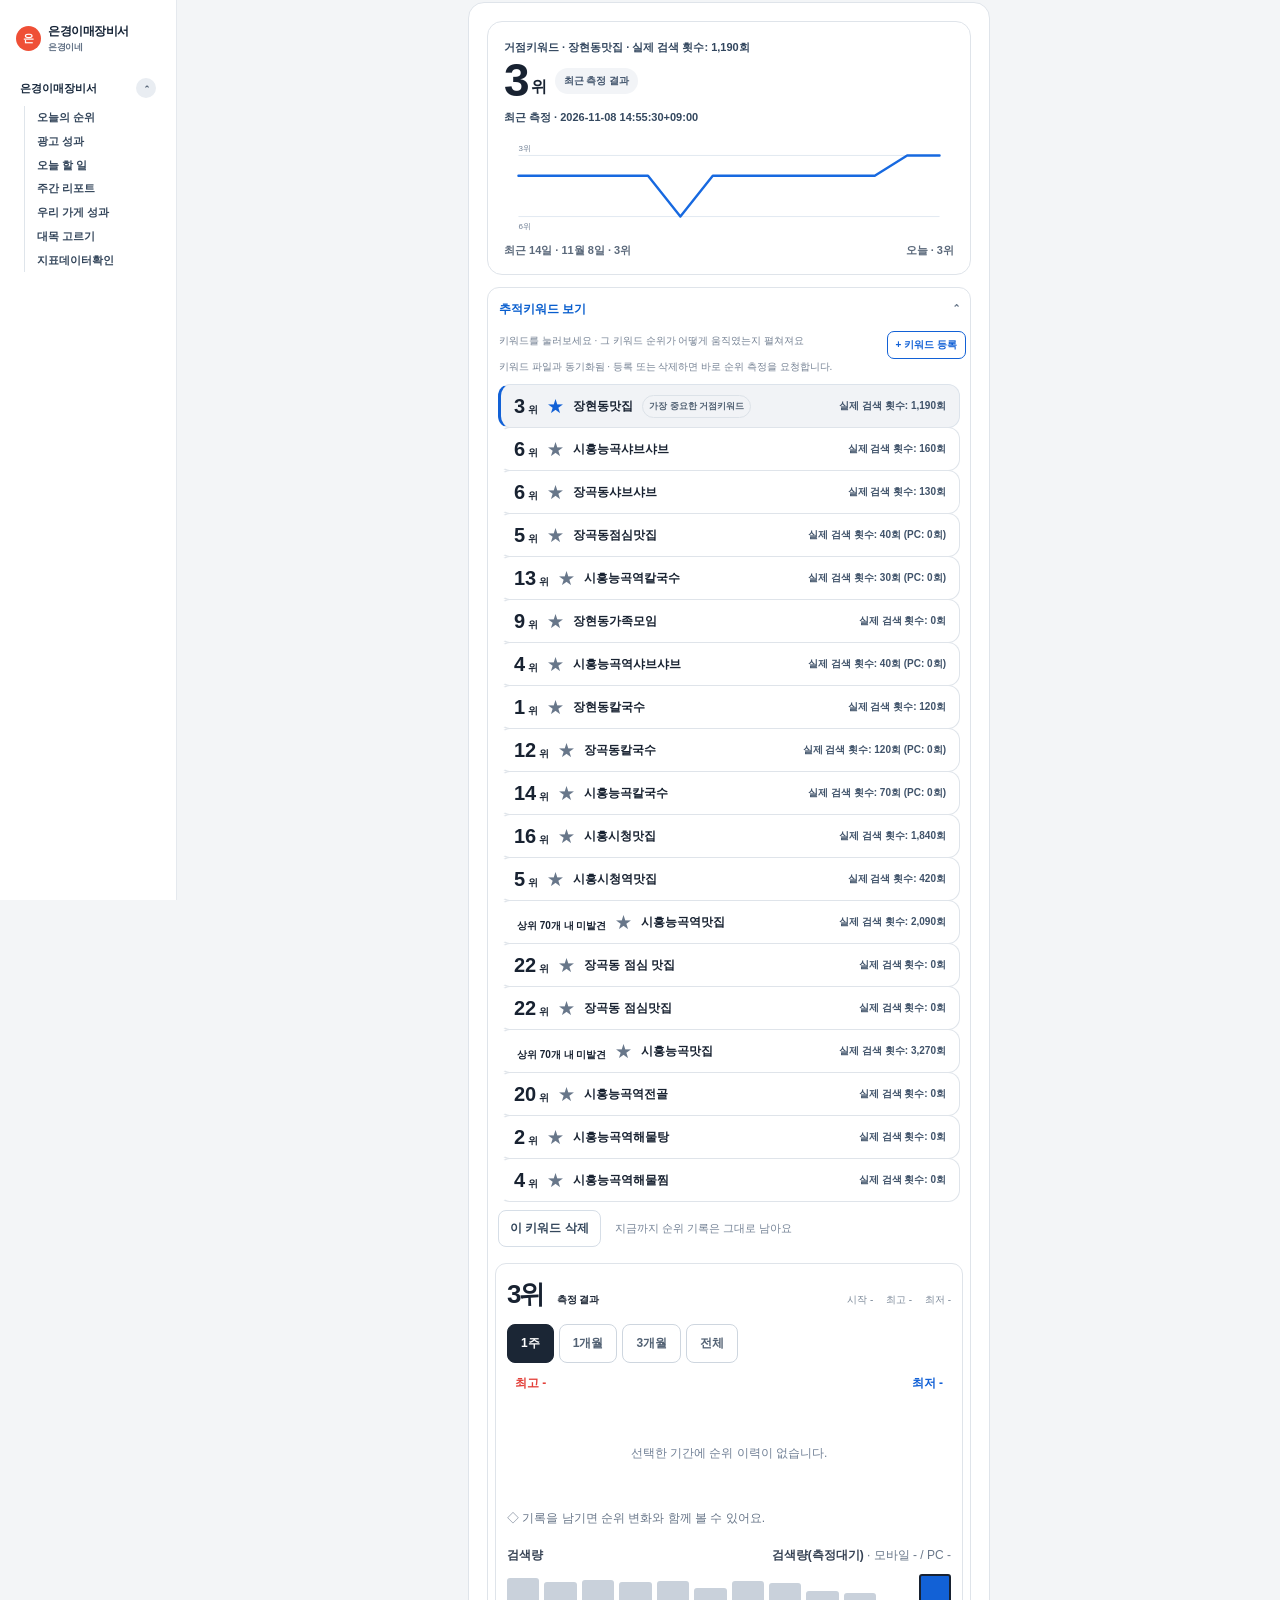
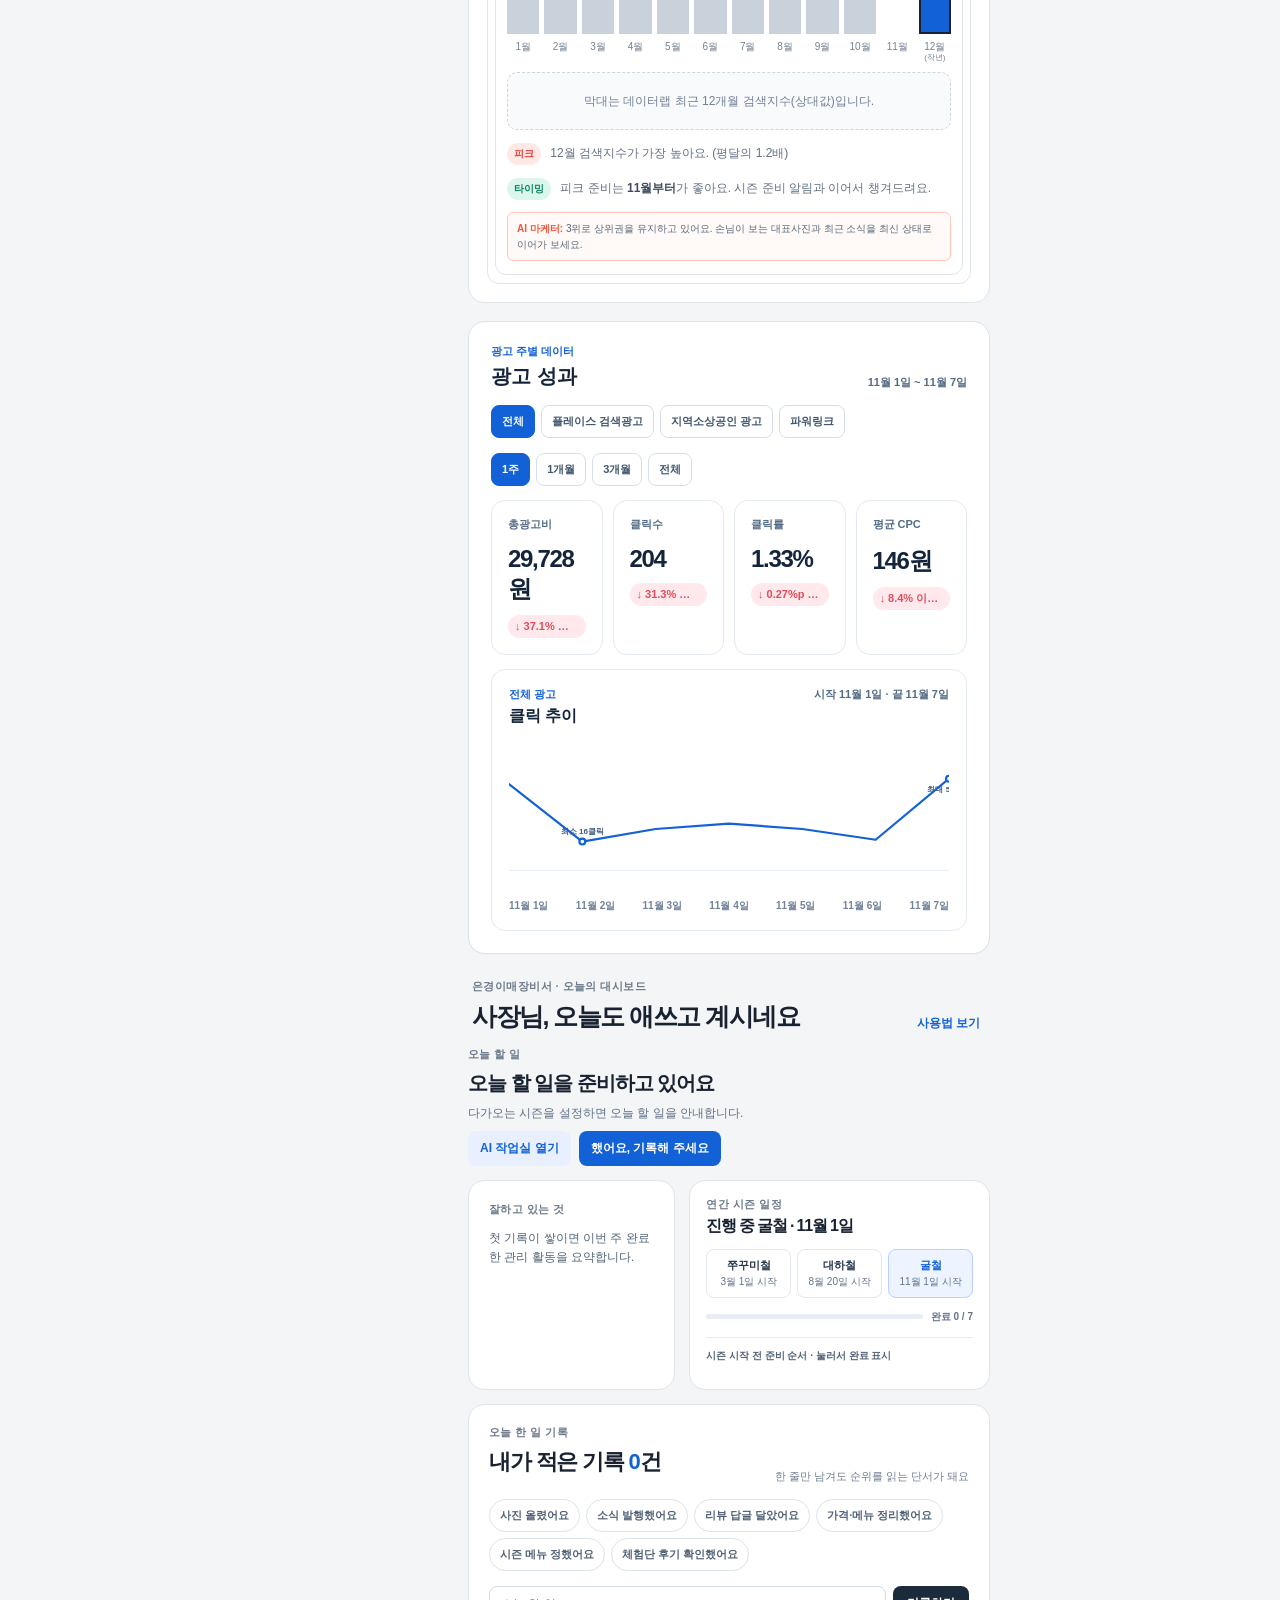
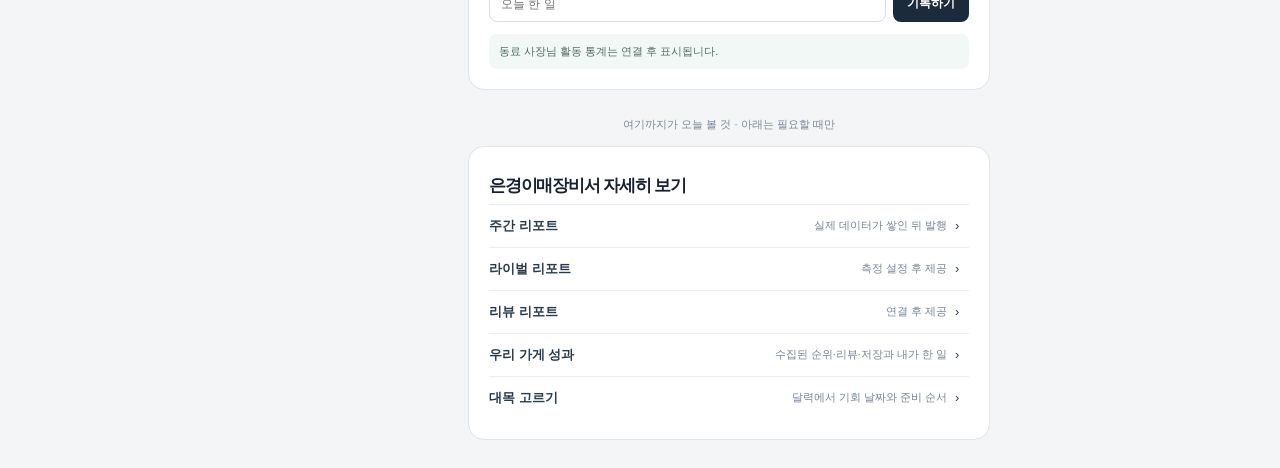
==== index.html @ 3d3328ca "chore: deploy dashboard updates" ====
<!doctype html>
<html lang="ko">
<head>
  <meta charset="utf-8">
  <meta name="viewport" content="width=device-width, initial-scale=1">
  <meta name="description" content="택이네조개전골 장현점 바다를품다 순위 트래커">
  <title>택이네조개전골 장현점 · 순위 트래커</title>
  <link rel="stylesheet" href="tracker.css">
  <link rel="stylesheet" href="dashboard.css">
  <link rel="stylesheet" href="weekly-report.css?v=20261025-weekly-report">
  <link rel="stylesheet" href="weekly-release.css?v=20261025-weekly-release">
  <link rel="stylesheet" href="weekly-current-report.css?v=20261025-weekly-current-report">
  <link rel="stylesheet" href="weekly-ad-report.css?v=20261108-weekly-ad-report">
  <link rel="stylesheet" href="weekly-ad-report-card.css?v=20261108-card">
  <link rel="stylesheet" href="season-planner.css?v=20261025-season-planner">
  <link rel="stylesheet" href="season-date-selection.css?v=20261025-season-date-selection">
  <link rel="stylesheet" href="volume-trend.css?v=20261025-volume-trend">
  <link rel="stylesheet" href="pending.css">
  <link rel="stylesheet" href="reference-ui.css?v=20261026-reference-ui">
  <style>
    .keyword-row {
      min-height: 44px;
      margin: -1px 10px 0;
      padding: 8px 13px;
      border: 1px solid var(--line);
      border-left: 3px solid transparent;
      border-radius: 12px;
      background: #fff;
    }
    .keyword-row:first-child { margin-top: 0; }
    .keyword-row.selected {
      border-color: #dce3eb;
      border-left-color: var(--blue);
      background: #f1f3f6;
    }
    .keyword-rank { font-size: 20px; }
    .keyword-rank small { margin-left: 3px; }
    .star { color: #68778a; font-size: 17px; }
    .star.selected { color: var(--blue); }
    .bars i.volume-bar--pending { height: 0 !important; background: transparent; }
    .bars i.volume-bar--measured { background: #c9d1db; }
    .bars i.volume-bar--peak { background: var(--blue); }
    .bars i.volume-bar--current { border: 2px solid var(--ink); }
    .months small { display: block; font-size: 8px; line-height: 1; }
    .mission-card {
      margin-top: 14px;
      padding: 0;
      border: 0;
      border-radius: 0;
      background: transparent;
    }
    .mission-card h2 { margin: 8px 0 7px; font-size: 20px; letter-spacing: -1px; }
    .mission-card > p:not(.section-label) { font-size: 12px; line-height: 1.55; }
    .mission-card details {
      margin-top: 14px;
      padding: 12px 0;
      border-top: 1px solid #e5eaf0;
      border-bottom: 1px solid #e5eaf0;
    }
    .mission-card summary { color: #42546a; }
    .evidence { margin: 10px 0 0; font-size: 11px; }
    .mission-actions { margin-top: 8px; }
    .mission-actions a, .mission-actions button { padding: 9px 12px; border-radius: 8px; }
    .mission-actions .ai-work-button { border: 0; background: #e8f0ff; color: var(--blue); }
    .mission-actions button.done { background: #009d6c; }
    .feedback { margin-top: 14px; }
    #ai-work-dialog { width: min(460px, calc(100% - 32px)); }
    #ai-work-dialog label { display: block; margin: 14px 0 6px; color: #4d6075; font-size: 12px; font-weight: 800; }
    #ai-work-input, #ai-work-draft { width: 100%; padding: 10px; border: 1px solid #d7e0e8; border-radius: 8px; font: inherit; font-size: 13px; }
    #ai-work-draft { min-height: 150px; margin-top: 12px; resize: vertical; line-height: 1.65; }
    .ai-work-actions { display: flex; gap: 8px; margin-top: 10px; }
    .ai-work-actions button { padding: 10px 12px; border: 0; border-radius: 8px; background: var(--blue); color: #fff; font-size: 12px; font-weight: 800; cursor: pointer; }
    .ai-work-actions button:last-child { background: #edf2f7; color: #42546a; }
    #ai-work-status { min-height: 18px; margin: 10px 0 0; color: #66778b; font-size: 11px; }
    .season-card { padding: 16px; }
    .season-card h2 { margin: 4px 0 12px; font-size: 16px; }
    .season-calendar-list { display: grid; grid-template-columns: repeat(3, 1fr); gap: 6px; margin: 0; padding: 0; list-style: none; }
    .season-calendar-list li { padding: 8px 5px; border: 1px solid #e2e8ef; border-radius: 8px; color: #64748b; text-align: center; font-size: 10px; }
    .season-calendar-list b, .season-calendar-list span { display: block; }
    .season-calendar-list b { margin-bottom: 2px; color: #24364b; font-size: 11px; }
    .season-calendar-list li.current { border-color: #b7d0ff; background: #edf4ff; }
    .season-calendar-list li.current b { color: var(--blue); }
    .season-progress-row { display: flex; align-items: center; gap: 8px; margin-top: 12px; color: #64748b; font-size: 10px; }
    .season-progress-track { flex: 1; height: 5px; overflow: hidden; border-radius: 99px; background: #e7edf4; }
    .season-progress-track i { display: block; width: 0; height: 100%; border-radius: inherit; background: var(--blue); transition: width .2s; }
    .season-stage-guide { margin-top: 13px; padding-top: 11px; border-top: 1px solid #e7ecf2; }
    .season-stage-guide > p { margin: 0 0 7px; color: #526478; font-size: 10px; font-weight: 800; }
    .season-stage-list { display: grid; grid-template-columns: repeat(2, minmax(0, 1fr)); gap: 5px 10px; margin: 0; padding: 0; list-style: none; }
    .season-stage-list li { min-width: 0; }
    .season-stage-list li:last-child { grid-column: 1 / -1; }
    .season-stage-item { display: flex; width: 100%; gap: 5px; padding: 0; border: 0; background: transparent; color: #526478; text-align: left; font: inherit; font-size: 10px; line-height: 1.35; cursor: pointer; }
    .season-stage-item time { color: var(--blue); white-space: nowrap; font-weight: 800; }
    .season-stage-item span { min-width: 0; }
    .season-stage-item em { display: block; color: #8a98a8; font-style: normal; font-size: 9px; }
    .season-stage-item.current span { color: var(--blue); font-weight: 800; }
    .season-stage-item.done { color: #8a98a8; text-decoration: line-through; }
    .season-stage-item.done time { color: #6a9f91; }
  </style>
</head>
<body>
  <main class="tracker-page">
    <section class="rank-keyword-shell">
    <section class="rank-card" aria-labelledby="main-keyword">
      <p class="eyebrow" id="main-keyword">거점키워드 · 장현동맛집 · 검색량(측정대기)</p>
      <div class="rank-title"><strong>-</strong><span>위</span><em>순위(측정대기)</em></div>
      <p class="rank-time">GitHub Actions에서 첫 순위를 측정합니다</p>
      <div class="chart-pending" id="rank-chart-pending">첫 순위 측정 후 최근 14일 추이가 표시됩니다.</div>
      <div class="date-row"><span>최근 14일 · 순위추이(측정대기)</span><span>오늘 · -</span></div>
    </section>
    <details class="keyword-fold" open>
      <summary>추적키워드 보기 <span>⌃</span></summary>
      <div class="keyword-tools"><p class="fold-help">키워드를 눌러보세요 · 그 키워드 순위가 어떻게 움직였는지 펼쳐져요</p><button type="button" id="keyword-add-open">+ 키워드 등록</button></div>
      <p class="fold-help" id="keyword-sync-status" aria-live="polite">키워드 설정을 불러오는 중이에요.</p>
      <div id="keyword-list"></div>
      <div class="keyword-delete-line"><button type="button" id="keyword-delete">이 키워드 삭제</button><span>지금까지 순위 기록은 그대로 남아요</span></div>
      <section class="keyword-panel" aria-label="장현동맛집 순위 상세">
        <div class="panel-heading"><strong>순위(측정대기) <small>첫 수집 후 표시</small></strong><p>시작 -　 최고 -　 최저 -</p></div>
        <div class="range-tabs" role="tablist" aria-label="순위 기간"><button class="active" data-period="1주" role="tab" aria-selected="true">1주</button><button data-period="1개월" role="tab">1개월</button><button data-period="3개월" role="tab">3개월</button><button data-period="전체" role="tab">전체</button></div>
        <div class="chart-notes"><b id="peak-note">최고 -</b><span id="low-note">최저 -</span></div>
        <div class="chart-pending detail-pending" id="detail-chart-pending">첫 순위 측정 후 기간별 추이가 표시됩니다.</div>
        <p class="record-note">◇ 기록을 남기면 순위 변화와 함께 볼 수 있어요.</p>
        <section class="search-volume"><div class="volume-head"><b>검색량</b><span><strong>검색량(측정대기)</strong> · 모바일 - / PC -</span></div><div class="bars" id="volume-bars" aria-label="최근 12개월 검색지수 추이"></div><div class="months" id="volume-months" aria-hidden="true"></div><div class="volume-pending">막대는 최근 12개월 검색지수(상대값)입니다.</div></section>
        <p class="insight" id="volume-peak"><b>피크</b> 월별 검색지수 수집 후 표시됩니다.</p><p class="insight" id="volume-timing"><b class="mint">타이밍</b> 시즌 타이밍은 수집된 검색지수를 기준으로 안내합니다.</p><p class="ai-note"><b>AI 마케터:</b> 검색량과 순위 이력을 수집하는 중이에요. 결과가 쌓이면 실제 변화에 맞춰 안내합니다.</p>
      </section>
    </details>
    </section>

    <section class="weekly-ad-report" id="ad-performance" aria-labelledby="weekly-ad-title"><div class="weekly-ad-heading"><div><p>광고 주별 데이터</p><h2 id="weekly-ad-title">광고 성과</h2></div><span id="weekly-ad-range">기간을 불러오는 중</span></div><div class="weekly-ad-types" role="group" aria-label="광고 유형"><button type="button" class="selected" data-weekly-ad-type="전체">전체</button><button type="button" data-weekly-ad-type="플레이스 검색광고">플레이스 검색광고</button><button type="button" data-weekly-ad-type="지역소상공인 광고">지역소상공인 광고</button><button type="button" data-weekly-ad-type="파워링크">파워링크</button></div><div class="weekly-ad-periods" role="group" aria-label="조회 기간"><button type="button" class="selected" data-weekly-ad-period="7">1주</button><button type="button" data-weekly-ad-period="30">1개월</button><button type="button" data-weekly-ad-period="90">3개월</button><button type="button" data-weekly-ad-period="all">전체</button></div><div class="weekly-ad-metrics" id="weekly-ad-metrics"></div><article class="weekly-place-trend"><div><p id="weekly-ad-trend-name">전체 광고</p><h3>클릭 추이</h3></div><span id="weekly-place-trend-range">기간을 불러오는 중</span><svg id="weekly-place-trend-chart" viewBox="0 0 600 160" role="img" aria-label="선택한 광고 클릭 추이"></svg><div id="weekly-place-trend-labels" class="weekly-place-trend-labels"></div></article></section>

    <section class="today-title"><div><p>은경이매장비서 · 오늘의 대시보드</p><h1>사장님, 오늘도 애쓰고 계시네요</h1></div><button type="button" class="text-button" id="guide-open">사용법 보기</button></section>

    <section class="mission-card" id="mission">
      <p class="section-label">오늘 할 일</p><h2 id="mission-title">오늘 할 일을 준비하고 있어요</h2><p id="mission-summary">시즌 정보를 확인하는 중입니다.</p>
      <details id="mission-evidence-details" open><summary>근거 보기 <span>자세히</span></summary><div class="evidence" id="mission-evidence"></div></details>
      <div class="mission-actions"><button type="button" class="ai-work-button" id="ai-work-open">AI 작업실 열기</button><button type="button" id="mission-done" disabled>했어요, 기록해 주세요</button></div>
    </section>

    <section class="summary-grid">
      <article class="doing-well"><p class="section-label">잘하고 있는 것</p><p>첫 기록이 쌓이면 이번 주 완료한 관리 활동을 요약합니다.</p></article>
      <article class="season-card" id="season-guide"><p class="section-label">연간 시즌 일정</p><h2 id="season-guide-title">다가오는 시즌을 확인하고 있어요</h2><ul class="season-calendar-list" id="season-calendar-list" aria-label="연간 제철 일정"></ul><div class="season-progress-row"><div class="season-progress-track" role="progressbar" aria-label="시즌 준비 완료" aria-valuemin="0" aria-valuemax="7" aria-valuenow="0"><i id="season-progress"></i></div><b id="season-count">완료 0 / 7</b></div><div class="season-stage-guide"><p>시즌 시작 전 준비 순서 · 눌러서 완료 표시</p><ol class="season-stage-list" id="season-stage-list"></ol></div></article>
    </section>

    <section class="quick-log" id="quick-log"><div class="quick-log__head"><div><p class="section-label">오늘 한 일 기록</p><h2>내가 적은 기록 <b id="log-count">0</b>건</h2></div><p>한 줄만 남겨도 순위를 읽는 단서가 돼요</p></div><div class="log-chips" role="group" aria-label="빠른 기록"><button type="button">사진 올렸어요</button><button type="button">소식 발행했어요</button><button type="button">리뷰 답글 달았어요</button><button type="button">가격·메뉴 정리했어요</button><button type="button">시즌 메뉴 정했어요</button><button type="button">체험단 후기 확인했어요</button></div><div class="log-entry"><input id="log-input" type="text" placeholder="오늘 한 일"><button type="button" id="log-submit">기록하기</button></div><ul id="log-list"></ul><p class="community-note">동료 사장님 활동 통계는 연결 후 표시됩니다.</p></section>

    <section class="performance-page" id="performance" aria-labelledby="performance-title">
      <a class="performance-back" href="#main-keyword">‹ 은경이매장비서</a>
      <div class="performance-heading"><div><h1 id="performance-title">우리 가게 성과</h1><p id="performance-range-copy">최근 30일</p></div><label>기간 <select id="performance-period" aria-label="성과 조회 기간"><option value="recent30" selected>최근 30일</option><option value="previous-month">지난달</option><option value="current-month">이번 달</option></select></label></div>
      <div class="performance-summary"><article><b>평균 순위</b><strong id="performance-average">-</strong></article><article><b>새 리뷰</b><strong id="performance-reviews">집계 대기</strong><em id="performance-review-note"></em></article></div>
      <section class="performance-card performance-rank-card"><div class="performance-card-heading"><div><h2>순위와 내가 한 일</h2><p id="performance-keyword-copy">순위 이력을 불러오는 중이에요.</p></div><a href="#main-keyword">키워드별 ›</a></div><div class="performance-rank-chart" id="performance-rank-chart" aria-live="polite"></div><p class="performance-chart-note" id="performance-chart-note">순위와 기록이 쌓이면 함께 표시됩니다.</p></section>
      <section class="performance-card performance-activity-card"><h2><span id="performance-activity-period">최근 30일</span> 한 일</h2><p>「오늘 기록」, 「했어요」, AI 작업실에서 한 일을 모았어요</p><ol id="performance-activity-list"></ol><button type="button" id="performance-activity-toggle" hidden></button></section>
    </section>

    <section class="weekly-report-page" id="weekly" aria-labelledby="weekly-report-title">
      <a class="weekly-report-back" href="#main-keyword">‹ 은경이매장비서</a>
      <h1 id="weekly-report-title">리포트</h1>
      <nav class="report-tabs" aria-label="리포트 종류"><button type="button" class="selected" aria-current="page">주간 리포트</button><button type="button" disabled>라이벌 리포트</button><button type="button" disabled>리뷰 리포트</button><button type="button" disabled>광고 리포트</button></nav>
      <p class="weekly-report-intro">이번 주 가게 흐름을 실제 기록으로 정리했어요</p>
      <article class="weekly-release-card" id="weekly-release-card"><b>이번 주 리포트</b><span id="weekly-release-date">발행일을 계산 중이에요</span></article>
      <button type="button" class="weekly-previous-link" id="weekly-previous-link" hidden><b id="weekly-previous-title">지난 리포트</b><span>이번 주 리포트 보기 ›</span></button>
      <div id="weekly-report-detail" hidden><article class="weekly-summary-card"><p class="weekly-report-meta"><span id="weekly-place-name">은경이네</span><b id="weekly-range">기간을 불러오는 중</b></p><h2 id="weekly-headline">지난주 데이터를 정리하고 있어요</h2><div class="weekly-review-metric"><strong id="weekly-review-change">-</strong><span id="weekly-review-detail">리뷰 수집 자료를 불러오는 중이에요</span></div><div class="weekly-bars"><p><span>지난주</span><b id="weekly-current-count">-</b></p><i><em id="weekly-current-bar"></em></i><p><span>지난 2주 평균</span><b id="weekly-average-count">-</b></p><i class="outline"><em id="weekly-average-bar"></em></i></div><p id="weekly-comparison-copy" class="weekly-comparison-copy"></p></article>
      <article class="weekly-task-card"><p><i>✎</i><b>이번 주 할 일</b></p><h2 id="weekly-task-title">이번 주 데이터를 확인해 주세요.</h2><div class="weekly-task-compare"><span>지난주 <b id="weekly-task-previous">-</b></span><span>지난 2주 평균 <b id="weekly-task-average">-</b></span></div><p id="weekly-task-note"></p><details><summary>근거 보기</summary><p id="weekly-task-evidence"></p></details></article>
      <section class="weekly-detail-card"><div><strong id="weekly-detail-reviews">-</strong><span>새 리뷰</span></div><div><strong id="weekly-detail-reservations">-</strong><span>예약 신청 · 완료</span></div></section></div>
      <section class="weekly-history-card"><h2>지난 리포트</h2><div id="weekly-history-list"></div></section>
    </section>

    <section class="season-planner-page" id="season" aria-labelledby="season-planner-title">
      <a class="season-planner-back" href="#main-keyword">‹ 주간 리포트</a>
      <div class="season-planner-heading"><div><p>🍂</p><h1 id="season-planner-title">대목 고르기</h1><span id="season-planner-subtitle">시즌 정보를 불러오는 중이에요</span></div><select id="season-month" aria-label="대목 달 선택"></select></div>
      <div class="season-planner-stats"><article><b>이번 달 기회</b><strong id="season-opportunity-count">-</strong></article><article><b>준비 끝</b><strong id="season-complete-count">-</strong></article><article><b>지금 할 일</b><strong id="season-now-count">-</strong></article></div>
      <section class="season-calendar-card"><h2 id="season-calendar-title">-</h2><p class="season-calendar-legend">□ 수요 오름　□ 준비　□ 글　□ 동네</p><div class="season-weekdays"><span>월</span><span>화</span><span>수</span><span>목</span><span>금</span><span>토</span><span>일</span></div><div class="season-month-grid" id="season-month-grid"></div><p>날짜를 누르면 그날 할 일이 아래에 펼쳐져요 · 시즌 기회는 설정된 일정 기준이에요</p></section>
      <section class="season-focus-card" id="season-focus-card"><p id="season-focus-badge">준비 일정</p><h2 id="season-focus-title">시즌을 고르는 중이에요</h2><p id="season-focus-copy"></p><ol id="season-focus-stages"></ol><button type="button" id="season-focus-action" hidden></button></section>
      <section class="season-other-card"><h2>우리 동네 이런 기회도</h2><div id="season-other-list"></div></section>
      <section class="season-settings-card"><div><h2>내 시즌 설정</h2><a href="#season-guide">설정 바꾸기 ›</a></div><dl><dt>업종</dt><dd id="season-setting-industry">-</dd><dt>시즌</dt><dd id="season-setting-seasons">-</dd><dt>내 플레이스</dt><dd id="season-place-data">이번 달 데이터를 불러오는 중이에요</dd></dl></section>
    </section>

    <p class="more-label">여기까지가 오늘 볼 것 · 아래는 필요할 때만</p><section class="more-links" id="reports"><h2>은경이매장비서 자세히 보기</h2><a href="#weekly"><b>주간 리포트</b><span>실제 데이터가 쌓인 뒤 발행</span>›</a><a href="#rival"><b>라이벌 리포트</b><span>측정 설정 후 제공</span>›</a><a href="#review"><b>리뷰 리포트</b><span>연결 후 제공</span>›</a><a href="#performance"><b>우리 가게 성과</b><span>수집된 순위·리뷰·저장과 내가 한 일</span>›</a><a href="#season"><b>대목 고르기</b><span>달력에서 기회 날짜와 준비 순서</span>›</a></section>
  </main>
  <aside class="side-nav"><div class="side-nav-brand"><span aria-hidden="true">은</span><strong>은경이매장비서<br><small>은경이네</small></strong></div><button class="side-nav-group" type="button" aria-expanded="true" aria-controls="side-nav-menu">은경이매장비서 <span aria-hidden="true">⌃</span></button><nav class="side-nav-menu" id="side-nav-menu" aria-label="은경이매장비서 메뉴"><a href="#main-keyword">오늘의 순위</a><a href="#ad-performance">광고 성과</a><a href="#mission">오늘 할 일</a><a href="#weekly">주간 리포트</a><a href="#performance">우리 가게 성과</a><a href="#season">대목 고르기</a><a href="legacy-dashboard/">지표데이터확인</a></nav></aside>
  <dialog id="guide-dialog"><button class="dialog-close" aria-label="닫기">×</button><p class="section-label">사용 방법</p><h2>측정 결과를 확인해 보세요.</h2><ol><li>오늘 순위를 확인해요.</li><li>오늘 할 일 하나를 해요.</li><li>한 줄로 기록을 남겨요.</li></ol></dialog>
  <dialog id="ai-work-dialog"><button class="dialog-close" aria-label="닫기">×</button><p class="section-label">AI 작업실</p><h2 id="ai-work-title">AI 초안 만들기</h2><p class="dialog-copy" id="ai-work-copy-description">매장 상황을 적으면 바로 쓸 수 있는 초안을 만듭니다.</p><label id="ai-work-label" for="ai-work-input">요청 내용</label><input id="ai-work-input" maxlength="500" autocomplete="off"><div class="ai-work-actions"><button type="button" id="ai-work-generate">AI로 만들기</button><button type="button" id="ai-work-copy" disabled>복사하기</button></div><textarea id="ai-work-draft" readonly aria-label="AI 생성 초안" placeholder="AI 초안을 만들면 여기에 표시됩니다."></textarea><p id="ai-work-status" aria-live="polite"></p></dialog>
  <dialog id="keyword-dialog"><button class="dialog-close" aria-label="닫기">×</button><p class="section-label">추적키워드 등록</p><h2>매일 확인할 키워드를 적어주세요.</h2><p class="dialog-copy">등록하면 다음 순위 측정부터 기록됩니다.</p><form id="keyword-form"><label for="keyword-input">키워드</label><input id="keyword-input" maxlength="40" autocomplete="off" placeholder="예: 장현동 맛집" required><button type="submit">등록하기</button></form></dialog>
  <script type="module" src="tracker.js?v=20261025-season-date-selection"></script>
</body>
</html>
---- tracker.css ----
:root{--blue:#1261d6;--ink:#182231;--muted:#667487;--line:#dfe4ea;--paper:#fff;--wash:#f2f4f7}*{box-sizing:border-box}body{margin:0;background:#fff;color:var(--ink);font-family:Arial,"Noto Sans KR","Apple SD Gothic Neo",sans-serif;-webkit-font-smoothing:antialiased}.tracker-page{width:min(650px,100%);margin:0 auto;padding:2px 10px 28px}.rank-card{margin:0 0 15px;padding:24px 24px 22px;border:1px solid var(--line);border-radius:21px;background:var(--paper)}.eyebrow{margin:0;color:#33475f;font-size:13px;font-weight:800}.rank-title{display:flex;align-items:center;gap:7px;margin-top:7px}.rank-title strong{font-size:56px;line-height:.9;letter-spacing:-5px}.rank-title span{padding-top:17px;font-size:21px;font-weight:900}.rank-title em{margin-left:5px;padding:8px 13px;border-radius:999px;background:#f2f4f7;color:#40536b;font-size:13px;font-style:normal;font-weight:800}.rank-time{margin:12px 0 0;color:#34485f;font-size:14px;font-weight:800}.sparkline{display:block;width:100%;height:auto;margin:0 0 8px;overflow:visible}.grid{fill:none;stroke:#e2e6ea;stroke-width:1}.sparkline polyline{fill:none;stroke:var(--blue);stroke-width:5;stroke-linecap:round;stroke-linejoin:round}.sparkline circle{fill:var(--blue)}.date-row{display:flex;justify-content:space-between;color:#5b697b;font-size:12px;font-weight:700}.keyword-fold{border:1px solid var(--line);border-radius:16px;background:#fff;overflow:hidden}.keyword-fold summary{display:flex;justify-content:space-between;padding:17px 15px;color:#075dce;cursor:pointer;font-size:15px;font-weight:900;list-style:none}.keyword-fold summary::-webkit-details-marker{display:none}.keyword-fold summary span{color:#68778a}.fold-help{margin:1px 15px 14px;color:#748193;font-size:12px}.keyword-row{width:calc(100% - 20px);min-height:56px;display:flex;align-items:center;gap:9px;margin:0 10px;padding:10px 13px;border:0;border-left:3px solid var(--blue);border-radius:11px;background:#f0f2f5;color:var(--ink);text-align:left;cursor:pointer}.keyword-rank{font-size:24px}.keyword-rank small{font-size:12px}.star{color:var(--blue);font-size:19px}.keyword-row>strong{font-size:14px}.keyword-row em{padding:5px 8px;border:1px solid #dce2e8;border-radius:999px;color:#536374;font-size:10px;font-style:normal;font-weight:800}.volume{margin-left:auto;color:#40536a;font-size:12px;font-weight:800;white-space:nowrap}.keyword-row i{color:#718094;font-style:normal}.keyword-panel{margin:3px 10px 10px;padding:17px 16px;border:1px solid var(--line);border-radius:15px}.panel-heading{display:flex;align-items:baseline;justify-content:space-between;gap:10px}.panel-heading>strong{font-size:32px;letter-spacing:-2px}.panel-heading small{margin-left:8px;font-size:13px;letter-spacing:0}.panel-heading p{margin:0;color:#7c8999;font-size:12px;white-space:nowrap}.panel-heading p b{color:#344154}.range-tabs{display:flex;gap:5px;margin:12px 0}.range-tabs button{padding:10px 13px;border:1px solid #ced6df;border-radius:8px;background:#fff;color:#536274;font-size:12px;font-weight:800;cursor:pointer}.range-tabs button.active{border-color:#1b2635;background:#1b2635;color:#fff}.chart-notes{display:flex;justify-content:space-between;padding:0 8px;color:#e3403a;font-size:12px}.chart-notes span{color:var(--blue);font-weight:800}.detail-chart{display:block;width:100%;height:164px;margin:4px 0 2px;overflow:visible}.chart-area{fill:url(#area-fill)}.chart-line{fill:none;stroke:var(--blue);stroke-width:3;stroke-linecap:round;stroke-linejoin:round}.peak{fill:#e3403a}.low{fill:#fff;stroke:#008779;stroke-width:2}.detail-chart text{fill:#8491a0;font-size:10px}.record-note{margin:0;color:#687689;font-size:12px}.search-volume{margin-top:20px}.volume-head{display:flex;justify-content:space-between;color:#697789;font-size:12px}.volume-head b,.volume-head strong{color:#364254}.bars{height:60px;display:grid;grid-template-columns:repeat(12,1fr);gap:5px;align-items:end;margin-top:10px}.bars i{height:82%;border-radius:3px 3px 0 0;background:#d9dfe6}.bars i:nth-child(2),.bars i:nth-child(8){height:97%}.bars i:nth-child(6){height:75%}.bars i:nth-child(9){height:72%}.bars .outlined{height:100%;border:2px solid #1c2837;background:#e8ebee}.bars .now{height:100%;background:var(--blue)}.months{display:grid;grid-template-columns:repeat(12,1fr);gap:5px;margin-top:6px;color:#758293;font-size:10px;text-align:center}.months b{color:#e0413b}.insight{margin:13px 0 0;color:#637184;font-size:12px}.insight>b{display:inline-block;margin-right:6px;padding:4px 7px;border-radius:999px;background:#ffe8e5;color:#e3423a;font-size:10px}.insight>b.mint{background:#dcf6eb;color:#07865f}.insight strong{color:#3e4e61}.ai-note{margin:15px 0 0;padding:13px 14px;border:1px solid #ffcfbf;border-radius:10px;background:#fff9f6;color:#596879;font-size:12px;line-height:1.65}.ai-note b{color:#ef5436}@media(max-width:500px){.tracker-page{padding-inline:8px}.rank-card{padding:20px 18px}.rank-title strong{font-size:51px}.rank-title em{font-size:11px}.keyword-row em{display:none}.panel-heading{display:block}.panel-heading p{margin-top:7px;white-space:normal}.keyword-panel{padding:14px 12px}.range-tabs button{padding:9px 10px}.volume{font-size:11px}.chart-notes{font-size:10px}}
---- dashboard.css ----
.demo-banner,.report-strip{display:flex;align-items:center;gap:8px;margin:14px 0;padding:11px 13px;border:1px solid #cbdcf5;border-radius:10px;background:#f4f8ff;color:#3e5d83;font-size:12px;line-height:1.45}.demo-banner a,.report-strip a{color:#1261d6;font-weight:800;text-decoration:none}.demo-banner .icon-button,.report-strip button{margin-left:auto;border:0;background:transparent;color:#6b7a8b;font-size:18px;cursor:pointer}.today-title{display:flex;align-items:end;justify-content:space-between;margin:25px 4px 12px}.today-title p,.section-label{margin:0;color:#6c7a8b;font-size:11px;font-weight:900;letter-spacing:.04em}.today-title h1{margin:6px 0 0;font-size:25px;letter-spacing:-1.5px}.text-button{border:0;background:transparent;color:#1261d6;font-size:12px;font-weight:800;cursor:pointer}.report-strip{background:#fff9e9;border-color:#f0dca3}.report-strip a{color:#705724}.report-strip a b{display:block;font-size:10px}.mission-card,.doing-well,.season-card,.quick-log,.more-links{margin-top:14px;padding:20px;border:1px solid var(--line);border-radius:16px;background:#fff}.mission-card h2,.season-card h2,.quick-log h2,.more-links h2{margin:7px 0;font-size:22px;letter-spacing:-1.2px}.mission-card>p:not(.section-label){margin:0;color:#607084;font-size:13px;line-height:1.6}.mission-card details{margin-top:14px;padding-top:13px;border-top:1px solid #edf0f3}.mission-card summary,.season-card summary{color:#4d6075;cursor:pointer;font-size:12px;font-weight:800}.mission-card summary span{margin-left:4px;color:#1261d6}.evidence{margin:10px 0 0;color:#65758a;font-size:12px;line-height:1.6}.mission-actions{display:flex;gap:8px;margin-top:16px}.mission-actions a,.mission-actions button{padding:10px 12px;border-radius:9px;font-size:12px;font-weight:800;text-decoration:none}.mission-actions a{background:#e8f0ff;color:#1261d6}.mission-actions button{border:0;background:#1261d6;color:#fff;cursor:pointer}.mission-actions button.done{background:#0b9265}.feedback{display:flex;align-items:center;gap:8px;margin-top:15px;color:#718095;font-size:11px}.feedback button{padding:5px 7px;border:1px solid #dbe2e9;border-radius:999px;background:#fff;color:#68788a;font-size:10px;cursor:pointer}.feedback button.selected{border-color:#1261d6;background:#edf4ff;color:#1261d6}.summary-grid{display:grid;grid-template-columns:1fr 1.45fr;gap:14px}.doing-well{color:#536579;font-size:12px;line-height:1.6}.doing-well p:not(.section-label){margin:10px 0 0}.season-card h2 em{margin-left:7px;color:#e5443d;font-size:13px;font-style:normal}.season-card .muted{margin:0;color:#6d7b8c;font-size:12px;line-height:1.55}.progress{height:8px;margin:16px 0 8px;border-radius:999px;background:#e8edf1;overflow:hidden}.progress i{display:block;width:14%;height:100%;background:#1261d6;transition:.2s}.progress-copy{margin:0;color:#657387;font-size:11px}.progress-copy b{color:#27394c}.check-row{display:block;margin:14px 0;color:#526479;font-size:12px;font-weight:700}.check-row input{accent-color:#1261d6}.season-card details{border-top:1px solid #e8edf1;padding-top:12px}.season-card ol{margin:10px 0 0;padding-left:18px;color:#66758a;font-size:12px;line-height:1.9}.quick-log__head{display:flex;justify-content:space-between;align-items:end;gap:15px}.quick-log__head h2 b{color:#1261d6}.quick-log__head>p{margin:0;color:#718095;font-size:11px;text-align:right}.log-chips{display:flex;flex-wrap:wrap;gap:6px;margin:15px 0}.log-chips button{padding:8px 10px;border:1px solid #dce3ea;border-radius:999px;background:#fff;color:#506176;font-size:11px;font-weight:800;cursor:pointer}.log-chips button.selected{border-color:#1261d6;background:#edf4ff;color:#1261d6}.log-entry{display:flex;gap:7px}.log-entry input{min-width:0;flex:1;padding:10px 11px;border:1px solid #d4dce5;border-radius:8px;font:inherit;font-size:12px}.log-entry button{border:0;border-radius:8px;background:#1c2b3b;color:#fff;padding:0 14px;font-size:12px;font-weight:800;cursor:pointer}.quick-log ul{margin:12px 0;padding:0;list-style:none}.quick-log li{padding:8px 10px;border-radius:7px;background:#f5f7f9;color:#526379;font-size:12px}.community-note{margin:0;padding:10px;border-radius:8px;background:#f2f8f5;color:#526d62;font-size:11px}.community-note b{color:#087d54}.more-label{margin:27px 0 0;color:#7c8898;text-align:center;font-size:11px}.more-links h2{font-size:17px}.more-links a{display:grid;grid-template-columns:1fr auto 14px;gap:8px;align-items:center;padding:12px 0;border-top:1px solid #e8edf1;color:#283a4d;text-decoration:none;font-size:13px}.more-links a span{color:#758397;font-size:11px}.side-nav{display:none}dialog{width:min(390px,calc(100% - 32px));border:1px solid var(--line);border-radius:16px;box-shadow:0 18px 45px #16223133;padding:24px;color:var(--ink)}dialog::backdrop{background:#19253666}.dialog-close{float:right;border:0;background:transparent;font-size:24px;cursor:pointer}dialog h2{margin:8px 0 15px;letter-spacing:-1px}dialog li{margin:10px 0;color:#58697c;font-size:14px}.keyword-tools{display:flex;align-items:center;justify-content:space-between;gap:8px}.keyword-tools .fold-help{flex:1}.keyword-tools button{margin-right:12px;padding:7px 9px;border:1px solid #1261d6;border-radius:7px;background:#fff;color:#1261d6;font-size:11px;font-weight:800;cursor:pointer;white-space:nowrap}.keyword-delete-line{display:flex;align-items:center;gap:14px;margin:8px 10px 16px}.keyword-delete-line button{padding:9px 11px;border:1px solid #d6dee7;border-radius:8px;background:#fff;color:#34475c;font-size:12px;font-weight:800;cursor:pointer}.keyword-delete-line span{color:#758396;font-size:11px}.keyword-delete-line[hidden]{display:none}#keyword-dialog .dialog-copy{color:#66778b;font-size:13px;line-height:1.55}#keyword-form{display:grid;gap:8px}#keyword-form label{color:#4c5e71;font-size:12px;font-weight:800}#keyword-form input{padding:11px;border:1px solid #cfd8e2;border-radius:8px;font:inherit}#keyword-form button{margin-top:5px;padding:11px;border:0;border-radius:8px;background:#1261d6;color:#fff;font-weight:800;cursor:pointer}@media(min-width:1000px){.tracker-page{margin-left:calc(50% - 70px)}.side-nav{position:fixed;display:flex;flex-direction:column;gap:5px;top:0;bottom:0;left:0;width:245px;padding:32px 20px;border-right:1px solid #e3e8ed;background:#fff}.side-nav strong{margin-bottom:30px;color:#17293c;font-size:18px}.side-nav small{color:#1261d6;font-size:12px}.side-nav a{padding:11px 12px;border-radius:8px;color:#5c6e82;font-size:13px;font-weight:800;text-decoration:none}.side-nav a:hover{background:#edf4ff;color:#1261d6}}@media(max-width:500px){.today-title h1{font-size:21px}.summary-grid{grid-template-columns:1fr}.quick-log__head{display:block}.quick-log__head>p{text-align:left;margin-top:6px}.more-links a{grid-template-columns:1fr 13px}.more-links a span{grid-column:1}.mission-actions{flex-wrap:wrap}}
.performance-page{display:none}.performance-back{display:inline-block;color:#53667c;font-size:12px;font-weight:800;text-decoration:none}.performance-heading{display:flex;align-items:end;justify-content:space-between;gap:16px;margin:12px 0 17px}.performance-heading h1{margin:0;color:#152338;font-size:22px;letter-spacing:-1.3px}.performance-heading p{margin:8px 0 0;color:#50647b;font-size:13px}.performance-heading label{display:flex;align-items:center;gap:5px;color:#253850;font-size:12px;white-space:nowrap}.performance-heading select{padding:8px 27px 8px 9px;border:1px solid #8090a2;border-radius:9px;background:#fff;color:#1b2b3d;font:inherit;font-size:12px;font-weight:800}.performance-summary{display:grid;grid-template-columns:1fr 1fr;gap:7px}.performance-summary article,.performance-card{border:1px solid #dfe5eb;border-radius:14px;background:#fff}.performance-summary article{min-height:100px;padding:15px 12px}.performance-summary b{display:block;color:#33475f;font-size:12px}.performance-summary strong{display:block;margin-top:7px;color:#14243a;font-size:20px;letter-spacing:-.8px}.performance-summary em{display:block;margin-top:7px;color:#008562;font-size:12px;font-style:normal;font-weight:800}.performance-card{margin-top:12px;padding:20px 13px}.performance-card h2{margin:0;color:#17273b;font-size:14px;letter-spacing:-.5px}.performance-rank-card{padding-bottom:17px}.performance-card-heading{display:flex;justify-content:space-between;gap:12px}.performance-card-heading p,.performance-activity-card>p{margin:12px 0 0;color:#45617e;font-size:12px}.performance-card-heading a{color:#1261d6;font-size:12px;font-weight:800;text-decoration:none}.performance-rank-chart{height:206px;margin-top:9px}.performance-rank-chart svg{display:block;width:100%;height:100%;overflow:visible}.performance-rank-chart .grid-line{stroke:#eef1f4;stroke-width:1}.performance-rank-chart .rank-line{fill:none;stroke:#1261d6;stroke-width:2.5;stroke-linecap:round;stroke-linejoin:round}.performance-rank-chart .rank-dot{fill:#fff;stroke:#1261d6;stroke-width:2}.performance-rank-chart .event-line{stroke:#293a4e;stroke-width:1;stroke-dasharray:2 3}.performance-rank-chart .event-dot{fill:#17273b}.performance-rank-chart text{fill:#4e6178;font-size:10px;font-weight:700}.performance-rank-chart .event-label{fill:#fff;font-size:9px;text-anchor:middle}.performance-rank-chart .date-label{text-anchor:middle}.performance-empty{display:grid;place-items:center;height:100%;color:#748397;font-size:12px;text-align:center}.performance-chart-note{margin:5px 0 0;color:#526981;font-size:11px}.performance-activity-card{padding:16px 13px 0}.performance-activity-card>p{margin-top:8px}.performance-activity-card ol{margin:12px 0 0;padding:0;list-style:none}.performance-activity-card li{position:relative;min-height:77px;padding:0 0 13px 28px;border-bottom:1px solid #dfe5eb}.performance-activity-card li+li{padding-top:13px}.performance-activity-card li:last-child{border-bottom:0}.performance-activity-number{position:absolute;top:0;left:0;display:grid;place-items:center;width:19px;height:19px;border-radius:50%;background:#162438;color:#fff;font-size:11px;font-weight:900}.performance-activity-card li b,.performance-activity-card li span{display:block}.performance-activity-card li b{color:#17283d;font-size:13px;line-height:1.4}.performance-activity-card li span{margin-top:8px;color:#4d6681;font-size:12px;font-weight:700}.performance-activity-card button{width:100%;padding:16px 0;border:0;border-top:1px solid #dfe5eb;background:transparent;color:#1261d6;text-align:left;font-size:12px;font-weight:800;cursor:pointer}.performance-activity-card button[hidden]{display:none}body.performance-view{background:#f2f4f7}body.performance-view .tracker-page{padding:19px 28px 28px;background:#f2f4f7}body.performance-view .tracker-page>:not(.performance-page){display:none}body.performance-view .performance-page{display:block}body.performance-view .side-nav a[href="#performance"]{background:#edf4ff;color:#1261d6}@media(max-width:500px){body.performance-view .tracker-page{padding:16px 6px 24px}.performance-heading{margin-inline:10px}.performance-back{margin-left:10px}.performance-summary{gap:6px}.performance-card{border-radius:14px}.performance-rank-chart{height:190px}}
---- weekly-report.css ----
.weekly-report-page{display:none}.weekly-report-back{display:inline-block;color:#53667c;font-size:12px;font-weight:800;text-decoration:none}.weekly-report-page h1{margin:16px 0 18px;color:#14253a;font-size:22px;letter-spacing:-1.2px}.report-tabs{display:flex;gap:9px;border-bottom:1px solid #e2e7ed}.report-tabs button{padding:11px 14px;border:0;border-radius:9px 9px 0 0;background:transparent;color:#40566f;font:inherit;font-size:13px;font-weight:900;white-space:nowrap}.report-tabs button.selected{background:#eaf2ff;color:#132740}.report-tabs button:disabled{opacity:1}.weekly-report-intro{margin:10px 0 21px;color:#526b86;font-size:12px}.weekly-previous-link{display:flex;width:100%;align-items:center;justify-content:space-between;margin-bottom:12px;padding:14px 16px;border:0;border-radius:10px;background:#e9f2ff;color:#0f5fd7;font:inherit;font-size:13px;cursor:pointer}.weekly-previous-link b{color:#27384d}.weekly-previous-link:disabled{cursor:default}.weekly-summary-card,.weekly-task-card,.weekly-detail-card,.weekly-history-card{border-radius:17px;background:#fff}.weekly-summary-card{padding:27px 20px 21px}.weekly-report-meta{display:flex;align-items:center;flex-wrap:wrap;gap:7px;margin:0;color:#415c78;font-size:12px;font-weight:800}.weekly-report-meta b{padding:7px 9px;border:1px solid #e0e6ed;border-radius:999px;color:#50657c}.weekly-summary-card h2{margin:12px 0 18px;color:#14263b;font-size:20px;letter-spacing:-1.25px}.weekly-review-metric{display:flex;align-items:center;gap:17px}.weekly-review-metric strong{color:#11243a;font-size:28px;letter-spacing:-1.5px}.weekly-review-metric span{max-width:180px;color:#344d69;font-size:12px;font-weight:800;line-height:1.4}.weekly-bars{margin-top:20px}.weekly-bars p{display:flex;justify-content:space-between;margin:12px 0 7px;color:#40536c;font-size:12px;font-weight:800}.weekly-bars p b{color:#1c2d42}.weekly-bars i{display:block;height:11px;border-radius:999px;background:#1261d6;overflow:hidden}.weekly-bars i em{display:block;height:100%;border-radius:inherit;background:#1261d6;transition:width .2s}.weekly-bars i.outline{border:1px solid #1261d6;background:#fff}.weekly-bars i.outline em{background:#edf4ff}.weekly-comparison-copy{margin:16px 0 0;color:#4d6078;font-size:12px}.weekly-task-card{margin-top:14px;padding:20px;border:1px solid #1261d6}.weekly-task-card>p:first-child{display:flex;align-items:center;gap:12px;margin:0;color:#1b2b3e;font-size:13px}.weekly-task-card>p:first-child i{display:grid;place-items:center;width:33px;height:33px;border-radius:50%;background:#edf4ff;color:#1d3450;font-size:18px;font-style:normal}.weekly-task-card h2{margin:13px 0 18px;color:#14253a;font-size:19px;line-height:1.45;letter-spacing:-1.05px}.weekly-task-compare{display:grid;gap:9px;margin-bottom:13px}.weekly-task-compare span{display:flex;gap:31px;color:#52667e;font-size:12px;font-weight:800}.weekly-task-compare b{color:#16283e}.weekly-task-card>p:not(:first-child){margin:0;color:#526a85;font-size:12px;line-height:1.55}.weekly-task-card details{margin-top:13px;color:#263b55;font-size:12px}.weekly-task-card summary{cursor:pointer;font-weight:900}.weekly-task-card details p{margin:9px 0 0;color:#5c6f84;line-height:1.55}.weekly-detail-card{display:grid;grid-template-columns:1fr 1fr;gap:10px;margin-top:14px;padding:20px}.weekly-detail-card div{display:grid;gap:5px}.weekly-detail-card strong{color:#17283c;font-size:21px}.weekly-detail-card span{color:#2c4057;font-size:12px;font-weight:800}.weekly-history-card{margin-top:14px;padding:20px}.weekly-history-card h2{margin:0 0 12px;color:#23384f;font-size:13px}.weekly-history-card>div{display:grid;gap:6px}.weekly-history-card button{display:grid;grid-template-columns:auto 1fr auto;align-items:center;gap:9px;width:100%;padding:12px 14px;border:1px solid #dce3ea;border-radius:9px;background:#fff;color:#1c2e43;font:inherit;font-size:12px;cursor:pointer;text-align:left}.weekly-history-card button b{font-size:12px}.weekly-history-card button span{color:#506680}.weekly-history-card button em{color:#1261d6;font-size:12px;font-style:normal;font-weight:900}.weekly-history-card button.selected{border-color:#1261d6;background:#edf4ff}.weekly-history-card button.selected em{color:#24384f}body.weekly-report-view{background:#f2f4f7}body.weekly-report-view .tracker-page{padding:19px 28px 28px;background:#f2f4f7}body.weekly-report-view .tracker-page>:not(.weekly-report-page){display:none}body.weekly-report-view .weekly-report-page{display:block}body.weekly-report-view .side-nav a[href="#weekly"]{background:#edf4ff;color:#1261d6}@media(max-width:500px){body.weekly-report-view .tracker-page{padding:16px 6px 24px}.weekly-report-back{margin-left:10px}.weekly-report-page h1,.report-tabs,.weekly-report-intro{margin-left:10px;margin-right:10px}.report-tabs{gap:1px;overflow-x:auto}.report-tabs button{padding-inline:10px}.weekly-summary-card,.weekly-task-card,.weekly-detail-card,.weekly-history-card{border-radius:15px}.weekly-summary-card{padding:22px 20px}.weekly-history-card button{grid-template-columns:1fr auto}.weekly-history-card button span{grid-column:1}.weekly-history-card button em{grid-column:2;grid-row:1 / span 2}}
---- weekly-release.css ----
.weekly-release-card{display:flex;align-items:center;justify-content:space-between;width:100%;padding:18px 20px;border:0;border-radius:17px;background:#fff;color:#172a40;font:inherit;text-align:left;box-shadow:0 1px 0 #dce3eb}.weekly-release-card b{font-size:14px}.weekly-release-card span{color:#52677f;font-size:12px}.weekly-release-card[hidden]{display:none}@media(max-width:500px){.weekly-release-card{border-radius:15px}}
---- weekly-current-report.css ----
.weekly-summary-card{background:#eef5ff}.weekly-summary-card .weekly-report-meta{color:#365675}.weekly-summary-card .weekly-review-metric strong{color:#11243a}
---- weekly-ad-report.css ----
.weekly-ad-report{margin:0 0 18px;padding:20px;border-radius:17px;background:#eef5ff}.weekly-ad-heading{display:flex;align-items:end;justify-content:space-between;gap:12px}.weekly-ad-heading p{margin:0;color:#1261d6;font-size:11px;font-weight:900}.weekly-ad-heading h2{margin:4px 0 0;color:#14253a;font-size:20px}.weekly-ad-heading span,.weekly-place-trend>span{color:#526b86;font-size:11px;font-weight:800}.weekly-ad-types,.weekly-ad-periods{display:flex;gap:6px;overflow-x:auto;margin-top:15px}.weekly-ad-types button,.weekly-ad-periods button{flex:0 0 auto;padding:8px 10px;border:1px solid #d4dfed;border-radius:8px;background:#fff;color:#40566f;font:inherit;font-size:11px;font-weight:900;cursor:pointer}.weekly-ad-types button.selected,.weekly-ad-periods button.selected{border-color:#1261d6;background:#1261d6;color:#fff}.weekly-ad-metrics{display:grid;grid-template-columns:repeat(4,1fr);gap:10px;margin-top:14px}.weekly-ad-metrics article{min-width:0;padding:16px;border-radius:14px;background:#fff}.weekly-ad-metrics span,.weekly-ad-metrics small{display:block;font-size:11px;font-weight:800}.weekly-ad-metrics span{color:#526b86}.weekly-ad-metrics strong{display:block;margin:13px 0 10px;color:#14253a;font-size:24px;letter-spacing:-1.3px}.weekly-ad-metrics small{width:max-content;max-width:100%;padding:4px 7px;border-radius:999px;background:#ffe9ec;color:#e34b59;white-space:nowrap;overflow:hidden;text-overflow:ellipsis}.weekly-ad-metrics small.up{background:#e6f7f0;color:#099166}.weekly-place-trend{margin-top:14px;padding:17px;border-radius:14px;background:#fff}.weekly-place-trend>div:first-child{display:inline-block}.weekly-place-trend p{margin:0;color:#1261d6;font-size:11px;font-weight:900}.weekly-place-trend h3{margin:4px 0 0;color:#14253a;font-size:16px}.weekly-place-trend>span{float:right}.weekly-place-trend svg{display:block;width:100%;height:160px;margin-top:12px}.weekly-place-trend line{stroke:#dce6f1}.weekly-place-trend polyline{fill:none;stroke:#1261d6;stroke-width:3;stroke-linecap:round;stroke-linejoin:round}.weekly-place-trend-labels{display:flex;justify-content:space-between;color:#71829a;font-size:10px;font-weight:800}@media(max-width:650px){.weekly-ad-metrics{grid-template-columns:repeat(2,1fr)}.weekly-ad-metrics strong{font-size:22px}}
---- weekly-ad-report-card.css ----
.weekly-ad-report{margin:18px 0 22px;padding:22px;border:1px solid #dce3eb;border-radius:17px;background:#fff;box-shadow:0 1px 0 rgba(18,37,58,.02)}
.weekly-ad-report .weekly-ad-metrics article,.weekly-ad-report .weekly-place-trend{border:1px solid #e4eaf1}
.weekly-place-trend .trend-marker{fill:#fff;stroke:#1261d6;stroke-width:3}.weekly-place-trend .trend-marker-label{fill:#405d7c;font-size:11px;font-weight:800}
@media(max-width:650px){.weekly-ad-report{margin:16px 0 20px;padding:16px;border-radius:15px}}
---- season-planner.css ----
.season-planner-page{display:none}.season-planner-back{display:inline-block;color:#52677c;font-size:12px;font-weight:800;text-decoration:none}.season-planner-heading{display:flex;align-items:center;justify-content:space-between;margin:12px 0 16px}.season-planner-heading>div{position:relative;padding-left:43px}.season-planner-heading p{position:absolute;left:0;top:1px;margin:0;font-size:27px}.season-planner-heading h1{margin:0;color:#17283d;font-size:21px;letter-spacing:-1px}.season-planner-heading span{display:block;margin-top:5px;color:#526a84;font-size:11px}.season-planner-heading select{padding:8px;border:2px solid #1c2f45;border-radius:10px;background:#fff;color:#25364b;font:inherit;font-size:12px;font-weight:800}.season-planner-stats{display:grid;grid-template-columns:repeat(3,1fr);gap:7px}.season-planner-stats article,.season-calendar-card,.season-focus-card,.season-other-card,.season-settings-card{border:1px solid #e1e7ed;border-radius:15px;background:#fff}.season-planner-stats article{padding:13px 10px}.season-planner-stats b{display:block;color:#51657d;font-size:11px}.season-planner-stats strong{display:block;margin-top:8px;color:#17283e;font-size:16px}.season-calendar-card{margin-top:11px;padding:14px 10px}.season-calendar-card h2{margin:0 0 10px;color:#314860;font-size:13px}.season-calendar-legend,.season-calendar-card>p:last-child{margin:0;color:#60758d;font-size:10px;line-height:1.6}.season-weekdays,.season-month-grid{display:grid;grid-template-columns:repeat(7,1fr);gap:3px;margin-top:10px}.season-weekdays span{text-align:center;color:#4d627a;font-size:10px}.season-month-grid>i{min-height:54px}.season-day{display:flex;min-height:54px;flex-direction:column;align-items:center;gap:4px;padding:6px 2px;border:0;border-radius:6px;background:#f1f3f5;color:#17334e;font:inherit;cursor:pointer}.season-day b{font-size:10px}.season-day span{color:#1261d6;font-size:9px;font-weight:800;line-height:1.15;text-align:center}.season-day.today{outline:1px solid #182b42;background:#fff}.season-day.has-event{background:#edf4ff}.season-focus-card{margin-top:11px;padding:16px 11px}.season-focus-card>p:first-child{display:inline-block;margin:0;padding:5px 7px;border-radius:999px;background:#fff3e7;color:#b05b0c;font-size:10px;font-weight:900}.season-focus-card h2{margin:10px 0;color:#14263b;font-size:15px}.season-focus-card>p:not(:first-child){margin:0;color:#3b5875;font-size:12px;line-height:1.55}.season-focus-card ol{margin:13px 0;padding:0;list-style:none}.season-focus-card li{border-top:1px solid #e5eaf0}.season-focus-card li button{display:grid;width:100%;gap:6px;padding:11px 2px;border:0;background:#fff;color:#1b3149;text-align:left;cursor:pointer}.season-focus-card li b{font-size:12px}.season-focus-card li span{color:#4c6884;font-size:11px}.season-focus-card li button.done b,.season-focus-card li button.done span{text-decoration:line-through;color:#718195}.season-focus-card>button{width:100%;padding:13px;border:0;border-radius:8px;background:#1261d6;color:#fff;font:inherit;font-size:12px;font-weight:900}.season-other-card,.season-settings-card{margin-top:11px;padding:15px 11px}.season-other-card h2,.season-settings-card h2{margin:0;color:#172b42;font-size:12px}.season-other-card>div{margin-top:7px}.season-other-card button{display:grid;gap:5px;width:100%;padding:12px 0;border:0;border-top:1px solid #e2e7ec;background:#fff;color:#1f3852;text-align:left;cursor:pointer}.season-other-card b{font-size:12px}.season-other-card span{color:#526d88;font-size:11px}.season-settings-card>div{display:flex;justify-content:space-between}.season-settings-card a{color:#1261d6;font-size:11px;font-weight:800;text-decoration:none}.season-settings-card dl{display:grid;grid-template-columns:60px 1fr;gap:10px;margin:14px 0 0;color:#3f5871;font-size:11px;line-height:1.5}.season-settings-card dt{color:#667990}.season-settings-card dd{margin:0}body.season-planner-view{background:#f2f4f7}body.season-planner-view .tracker-page{padding:19px 28px 28px;background:#f2f4f7}body.season-planner-view .tracker-page>:not(.season-planner-page){display:none}body.season-planner-view .season-planner-page{display:block}body.season-planner-view .side-nav a[href="#season"]{background:#edf4ff;color:#1261d6}@media(max-width:500px){body.season-planner-view .tracker-page{padding:16px 6px 24px}.season-planner-back,.season-planner-heading{margin-left:10px;margin-right:10px}.season-calendar-card,.season-focus-card,.season-other-card,.season-settings-card{border-radius:14px}}
---- season-date-selection.css ----
.season-day.selected{outline:2px solid #172b42;background:#fff}.season-day.selected.has-event{background:#f3f8ff}.season-focus-card:has(#season-focus-stages:empty){border-color:#dce3ea}
---- volume-trend.css ----
.bars.volume-trend-unavailable i,.bars i.volume-bar--pending{height:5px!important;border-radius:999px;background:#dce3eb!important}.bars.volume-trend-unavailable i.volume-bar--current{background:#9abce9!important}
---- pending.css ----
.chart-pending,.volume-pending{display:grid;place-items:center;min-height:112px;margin:14px 0 8px;border:1px dashed #cdd6e0;border-radius:10px;background:#f8fafc;color:#718096;font-size:12px;text-align:center}.rank-chart{width:100%;height:112px}.rank-chart line{stroke:#dbe4ee;stroke-width:1}.rank-chart polyline{fill:none;stroke:#1769e0;stroke-width:3;stroke-linecap:round;stroke-linejoin:round}.rank-chart text{fill:#718096;font-size:11px}.detail-pending{min-height:164px}.volume-pending{min-height:58px;margin:10px 0 0}.season-card .progress i{width:0}
.star{color:#fff}.star.selected{color:var(--blue)}
---- reference-ui.css ----
/* Reference-place dashboard proportions.  Presentation only: no behavior rules live here. */
.rank-keyword-shell { padding: 18px; border: 1px solid var(--line); border-radius: 16px; background: #fff; }
.rank-keyword-shell .rank-card { margin: 0 0 12px; border: 1px solid var(--line); border-radius: 15px; }
.rank-keyword-shell .keyword-fold { border: 1px solid var(--line); border-radius: 12px; }
.ai-note { margin: 12px 0 0; padding: 8px 9px; border: 1px solid #ffc8b9; border-radius: 6px; background: #fff9f7; color: #586879; font-size: 10px; line-height: 1.55; }
.ai-note b { color: #ef593f; }
#weekly-release-card:not([hidden]) + #weekly-previous-link { display: none; }

@media (min-width: 1000px) {
  body { background: #f3f5f7; }

  .tracker-page {
    width: 522px;
    margin: 0 0 0 calc(50% - 172px);
    padding: 2px 0 28px;
  }

  .side-nav {
    width: 177px;
    padding: 17px 16px;
    gap: 0;
    border-right-color: #e5e9ee;
  }
  .side-nav-brand { display: flex; align-items: center; gap: 7px; min-height: 43px; }
  .side-nav-brand > span {
    display: grid; place-items: center; width: 25px; height: 25px;
    border-radius: 50%; background: #ef4f36; color: #fff;
    font-size: 11px; font-weight: 900;
  }
  .side-nav strong { margin: 0; color: #142235; font-size: 12px; line-height: 1.2; letter-spacing: -.5px; }
  .side-nav small { display: inline-block; margin-top: 2px; color: #607084; font-size: 9px; font-weight: 700; }
  .side-nav-group {
    display: flex; align-items: center; justify-content: space-between;
    width: 100%; margin: 18px 0 0; padding: 0 4px; border: 0; border-radius: 0;
    background: transparent; color: #17283c; font-size: 11px; font-weight: 900;
    font-family: inherit; text-align: left; cursor: pointer;
  }
  .side-nav-group span {
    display: grid; place-items: center; width: 20px; height: 20px;
    border-radius: 50%; background: #e9edf2; color: #526174; font-size: 10px;
  }
  .side-nav-group[aria-expanded="false"] span { transform: rotate(180deg); }
  .side-nav-menu { display: grid; gap: 0; margin: 8px 0 0 8px; padding: 0 0 0 12px; border-left: 1px solid #dfe5eb; }
  .side-nav-menu[hidden] { display: none; }
  .side-nav a { padding: 5px 0; border-radius: 0; color: #34465b; font-size: 11px; line-height: 1.25; }
  .side-nav a:hover { background: transparent; color: #1261d6; }

  .rank-card {
    padding: 18px 16px 16px;
    border-color: #dfe5eb;
  }
  .eyebrow { font-size: 11px; }
  .rank-title { gap: 5px; margin-top: 5px; }
  .rank-title strong { font-size: 46px; letter-spacing: -4px; }
  .rank-title span { padding-top: 13px; font-size: 16px; }
  .rank-title em { margin-left: 3px; padding: 6px 9px; font-size: 10px; }
  .rank-time { margin-top: 9px; font-size: 11px; }
  .chart-pending { min-height: 102px; margin: 10px 0 6px; border: 0; border-radius: 0; background: transparent; }
  .rank-chart { height: 102px; }
  .rank-chart polyline { stroke-width: 3px; }
  .rank-chart text { font-size: 10px; }
  .date-row { font-size: 11px; }

  .keyword-fold { border-radius: 13px; }
  .keyword-fold summary { padding: 13px 11px; font-size: 12px; }
  .fold-help { margin: 1px 11px 10px; font-size: 10px; }
  .keyword-tools button { margin-right:4px; padding: 6px 8px; font-size: 10px; }
  .keyword-row {
    min-height: 41px;
    margin: -1px 7px 0;
    padding: 6px 10px;
    border-radius: 9px;
  }
  .keyword-rank { font-size: 17px; }
  .keyword-rank small { margin-left: 2px; font-size: 10px; }
  .star { font-size: 14px; }
  .keyword-row > strong { font-size: 12px; }
  .keyword-row em { padding: 4px 6px; font-size: 9px; }
  .volume { font-size: 10px; }
  .keyword-panel { margin: 3px 7px 8px; padding: 13px 11px; border-radius: 11px; }
  .panel-heading > strong { font-size: 26px; }
  .panel-heading small, .panel-heading p { font-size: 10px; }
}
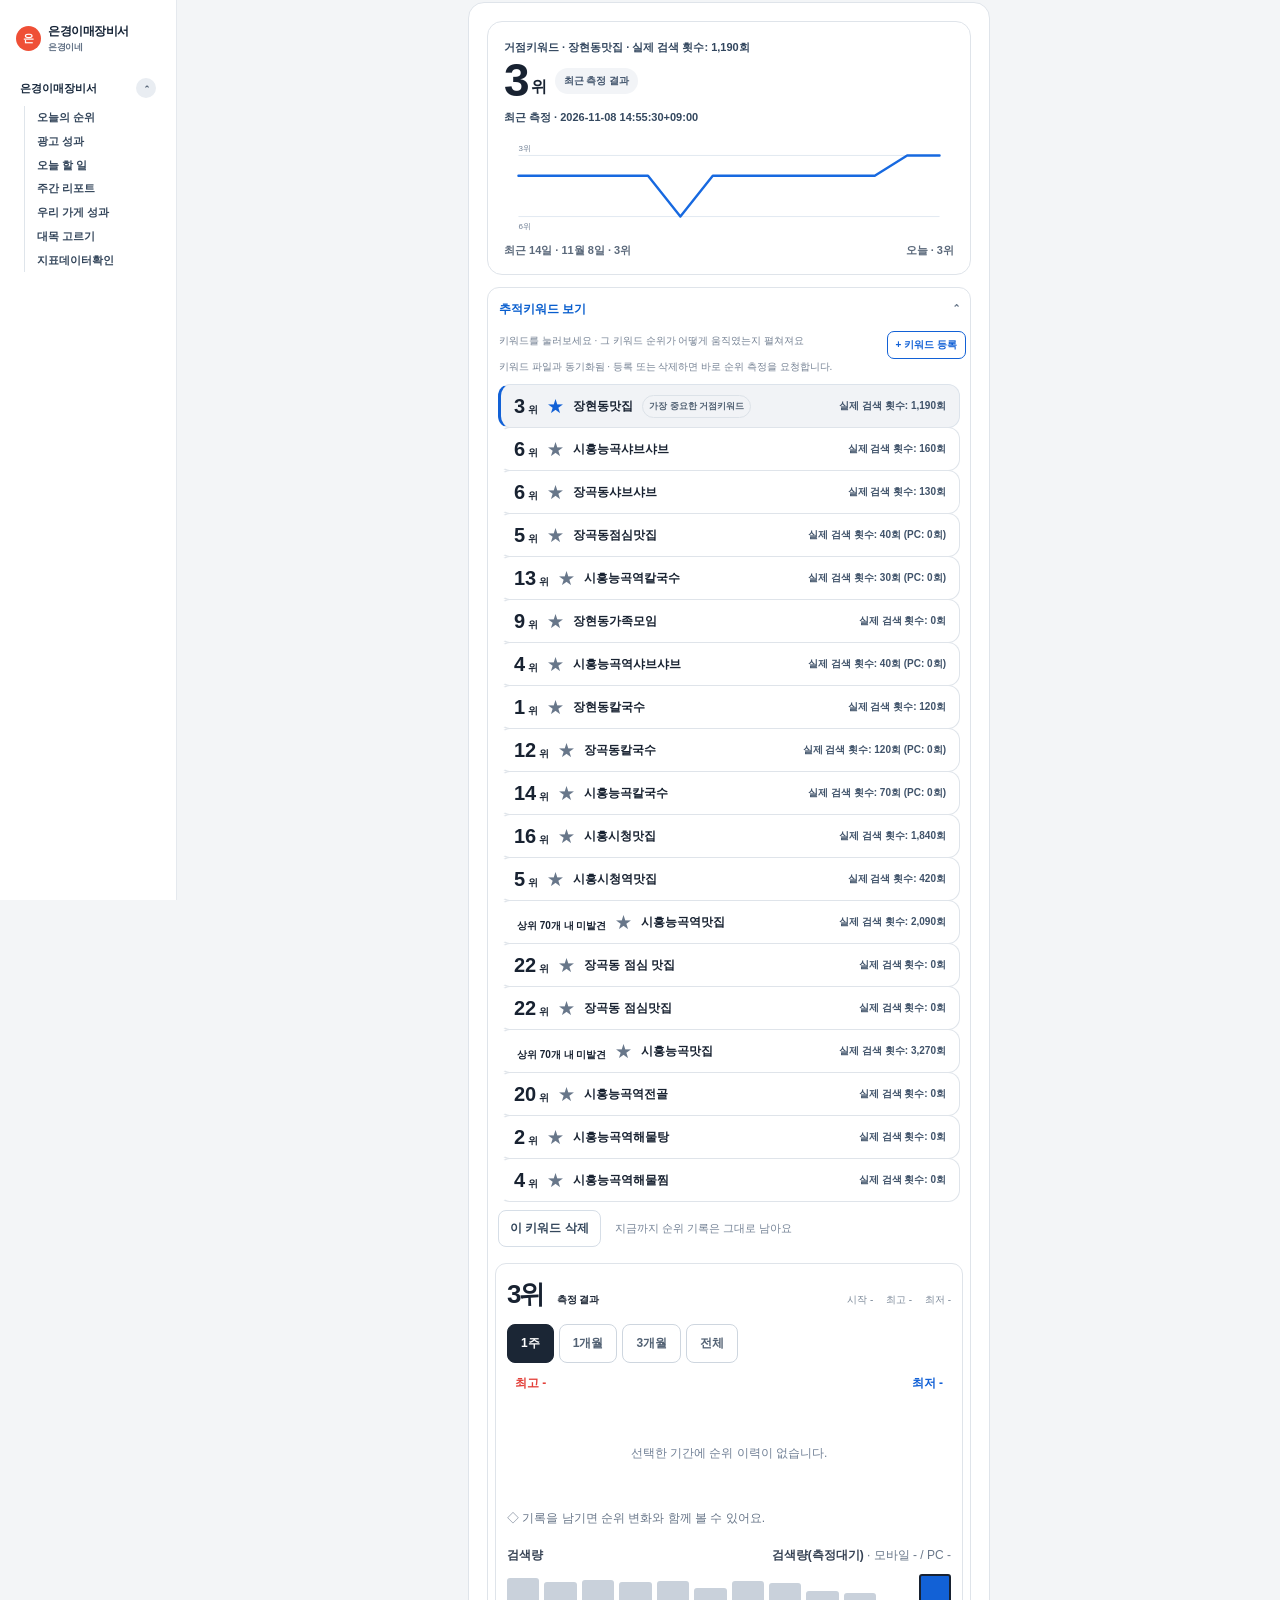
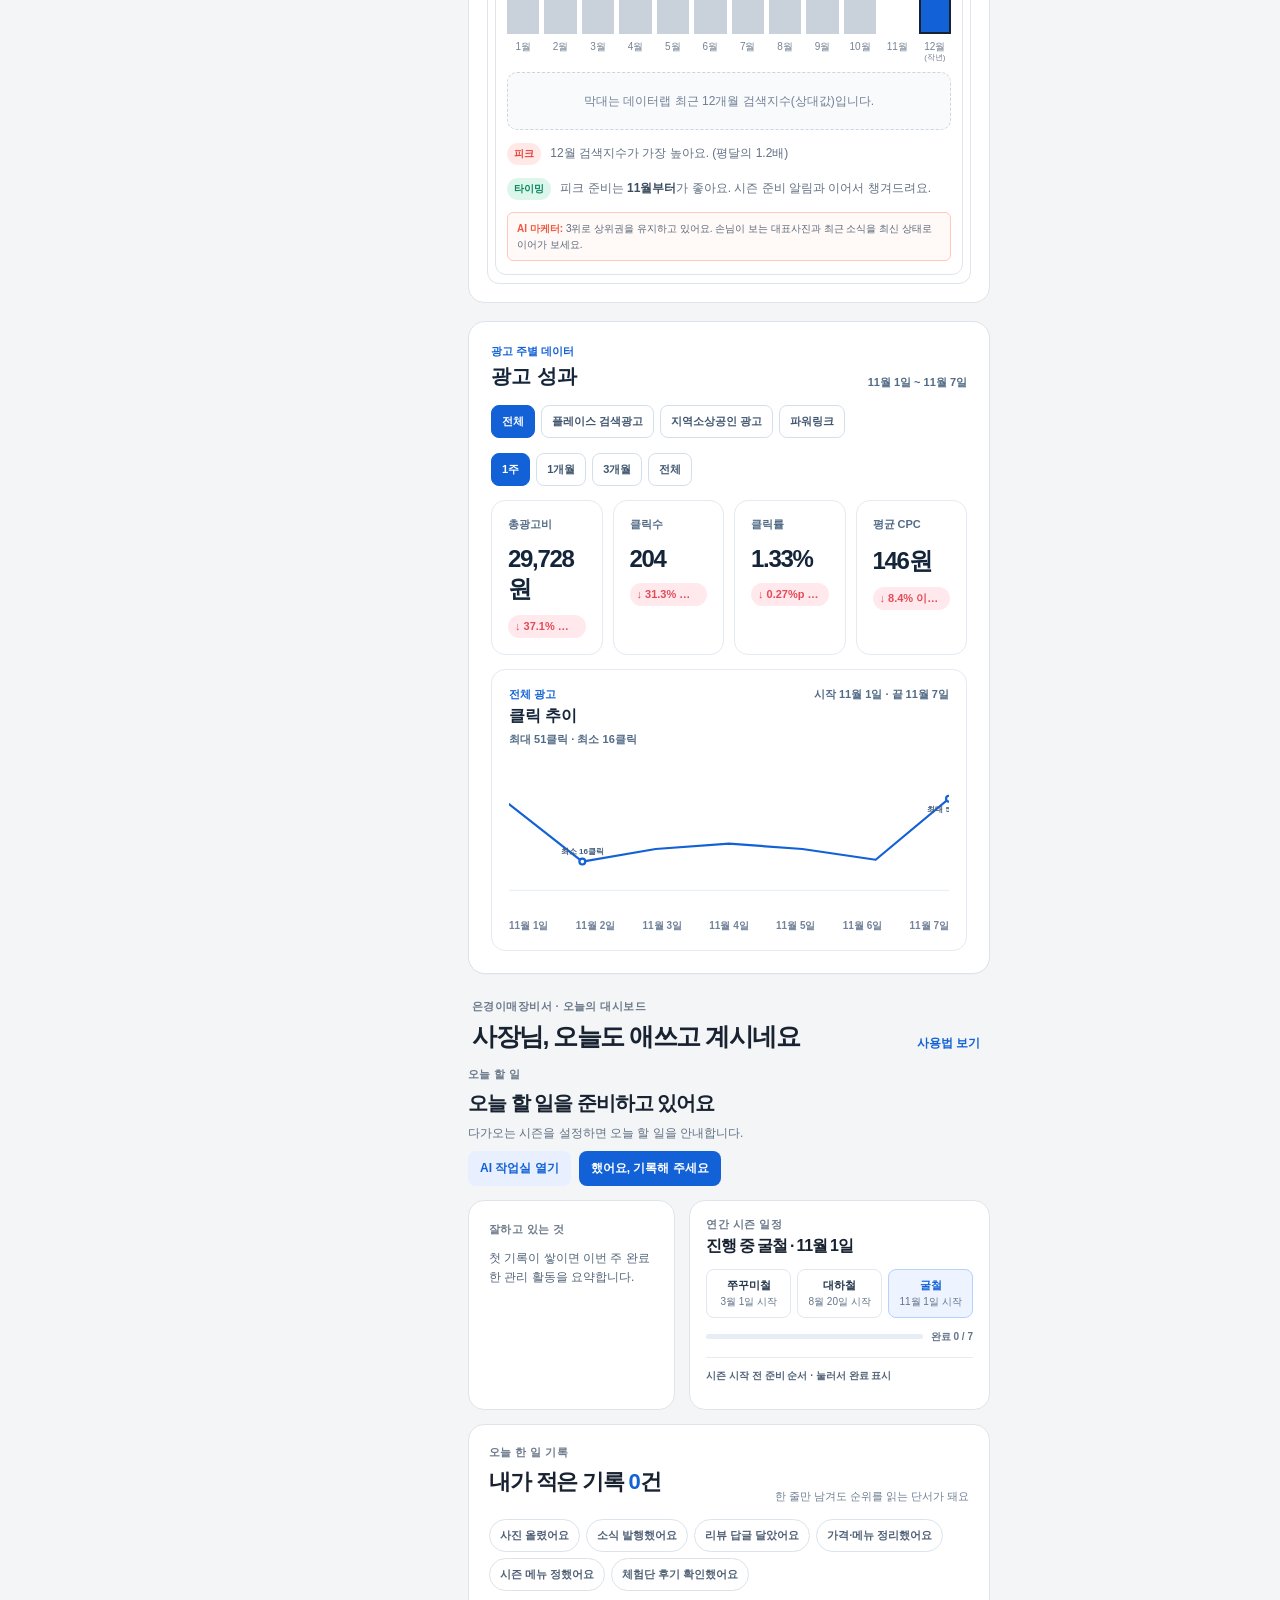
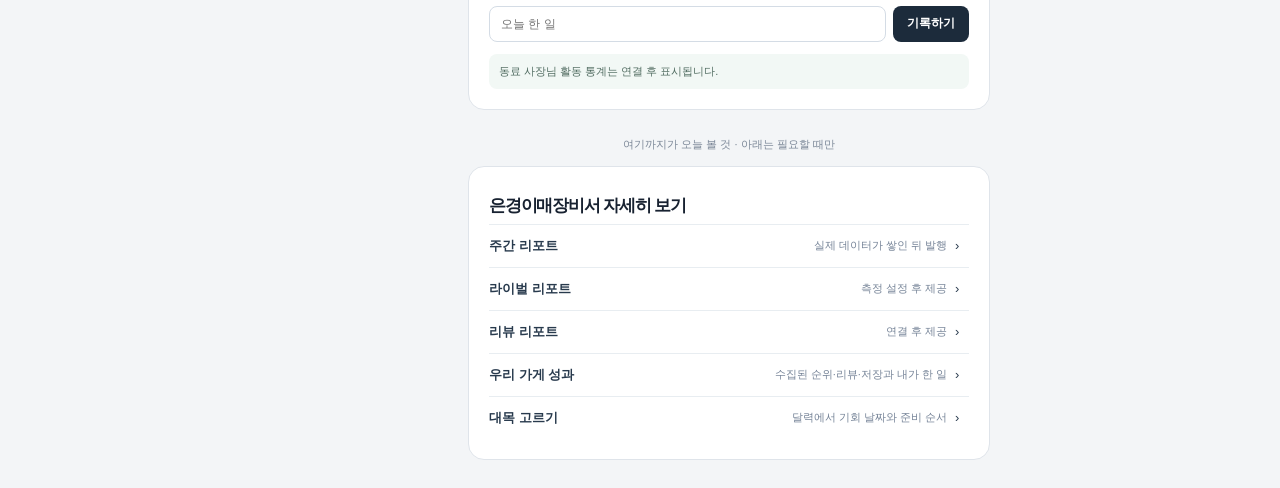
==== commit 54fee8c2: "chore: deploy dashboard updates" ====
--- a/index.html
+++ b/index.html
@@ -125,7 +125,7 @@
     </details>
     </section>
 
-    <section class="weekly-ad-report" id="ad-performance" aria-labelledby="weekly-ad-title"><div class="weekly-ad-heading"><div><p>광고 주별 데이터</p><h2 id="weekly-ad-title">광고 성과</h2></div><span id="weekly-ad-range">기간을 불러오는 중</span></div><div class="weekly-ad-types" role="group" aria-label="광고 유형"><button type="button" class="selected" data-weekly-ad-type="전체">전체</button><button type="button" data-weekly-ad-type="플레이스 검색광고">플레이스 검색광고</button><button type="button" data-weekly-ad-type="지역소상공인 광고">지역소상공인 광고</button><button type="button" data-weekly-ad-type="파워링크">파워링크</button></div><div class="weekly-ad-periods" role="group" aria-label="조회 기간"><button type="button" class="selected" data-weekly-ad-period="7">1주</button><button type="button" data-weekly-ad-period="30">1개월</button><button type="button" data-weekly-ad-period="90">3개월</button><button type="button" data-weekly-ad-period="all">전체</button></div><div class="weekly-ad-metrics" id="weekly-ad-metrics"></div><article class="weekly-place-trend"><div><p id="weekly-ad-trend-name">전체 광고</p><h3>클릭 추이</h3></div><span id="weekly-place-trend-range">기간을 불러오는 중</span><svg id="weekly-place-trend-chart" viewBox="0 0 600 160" role="img" aria-label="선택한 광고 클릭 추이"></svg><div id="weekly-place-trend-labels" class="weekly-place-trend-labels"></div></article></section>
+    <section class="weekly-ad-report" id="ad-performance" aria-labelledby="weekly-ad-title"><div class="weekly-ad-heading"><div><p>광고 주별 데이터</p><h2 id="weekly-ad-title">광고 성과</h2></div><span id="weekly-ad-range">기간을 불러오는 중</span></div><div class="weekly-ad-types" role="group" aria-label="광고 유형"><button type="button" class="selected" data-weekly-ad-type="전체">전체</button><button type="button" data-weekly-ad-type="플레이스 검색광고">플레이스 검색광고</button><button type="button" data-weekly-ad-type="지역소상공인 광고">지역소상공인 광고</button><button type="button" data-weekly-ad-type="파워링크">파워링크</button></div><div class="weekly-ad-periods" role="group" aria-label="조회 기간"><button type="button" class="selected" data-weekly-ad-period="7">1주</button><button type="button" data-weekly-ad-period="30">1개월</button><button type="button" data-weekly-ad-period="90">3개월</button><button type="button" data-weekly-ad-period="all">전체</button></div><div class="weekly-ad-metrics" id="weekly-ad-metrics"></div><article class="weekly-place-trend"><div><p id="weekly-ad-trend-name">전체 광고</p><h3>클릭 추이</h3><small id="weekly-place-trend-stats">최대 -클릭 · 최소 -클릭</small></div><span id="weekly-place-trend-range">기간을 불러오는 중</span><svg id="weekly-place-trend-chart" viewBox="0 0 600 160" role="img" aria-label="선택한 광고 클릭 추이"></svg><div id="weekly-place-trend-labels" class="weekly-place-trend-labels"></div></article></section>
 
     <section class="today-title"><div><p>은경이매장비서 · 오늘의 대시보드</p><h1>사장님, 오늘도 애쓰고 계시네요</h1></div><button type="button" class="text-button" id="guide-open">사용법 보기</button></section>
 
--- a/weekly-ad-report-card.css
+++ b/weekly-ad-report-card.css
@@ -1,4 +1,5 @@
 .weekly-ad-report{margin:18px 0 22px;padding:22px;border:1px solid #dce3eb;border-radius:17px;background:#fff;box-shadow:0 1px 0 rgba(18,37,58,.02)}
 .weekly-ad-report .weekly-ad-metrics article,.weekly-ad-report .weekly-place-trend{border:1px solid #e4eaf1}
 .weekly-place-trend .trend-marker{fill:#fff;stroke:#1261d6;stroke-width:3}.weekly-place-trend .trend-marker-label{fill:#405d7c;font-size:11px;font-weight:800}
+.weekly-place-trend small{display:block;margin-top:5px;color:#526b86;font-size:11px;font-weight:800}
 @media(max-width:650px){.weekly-ad-report{margin:16px 0 20px;padding:16px;border-radius:15px}}
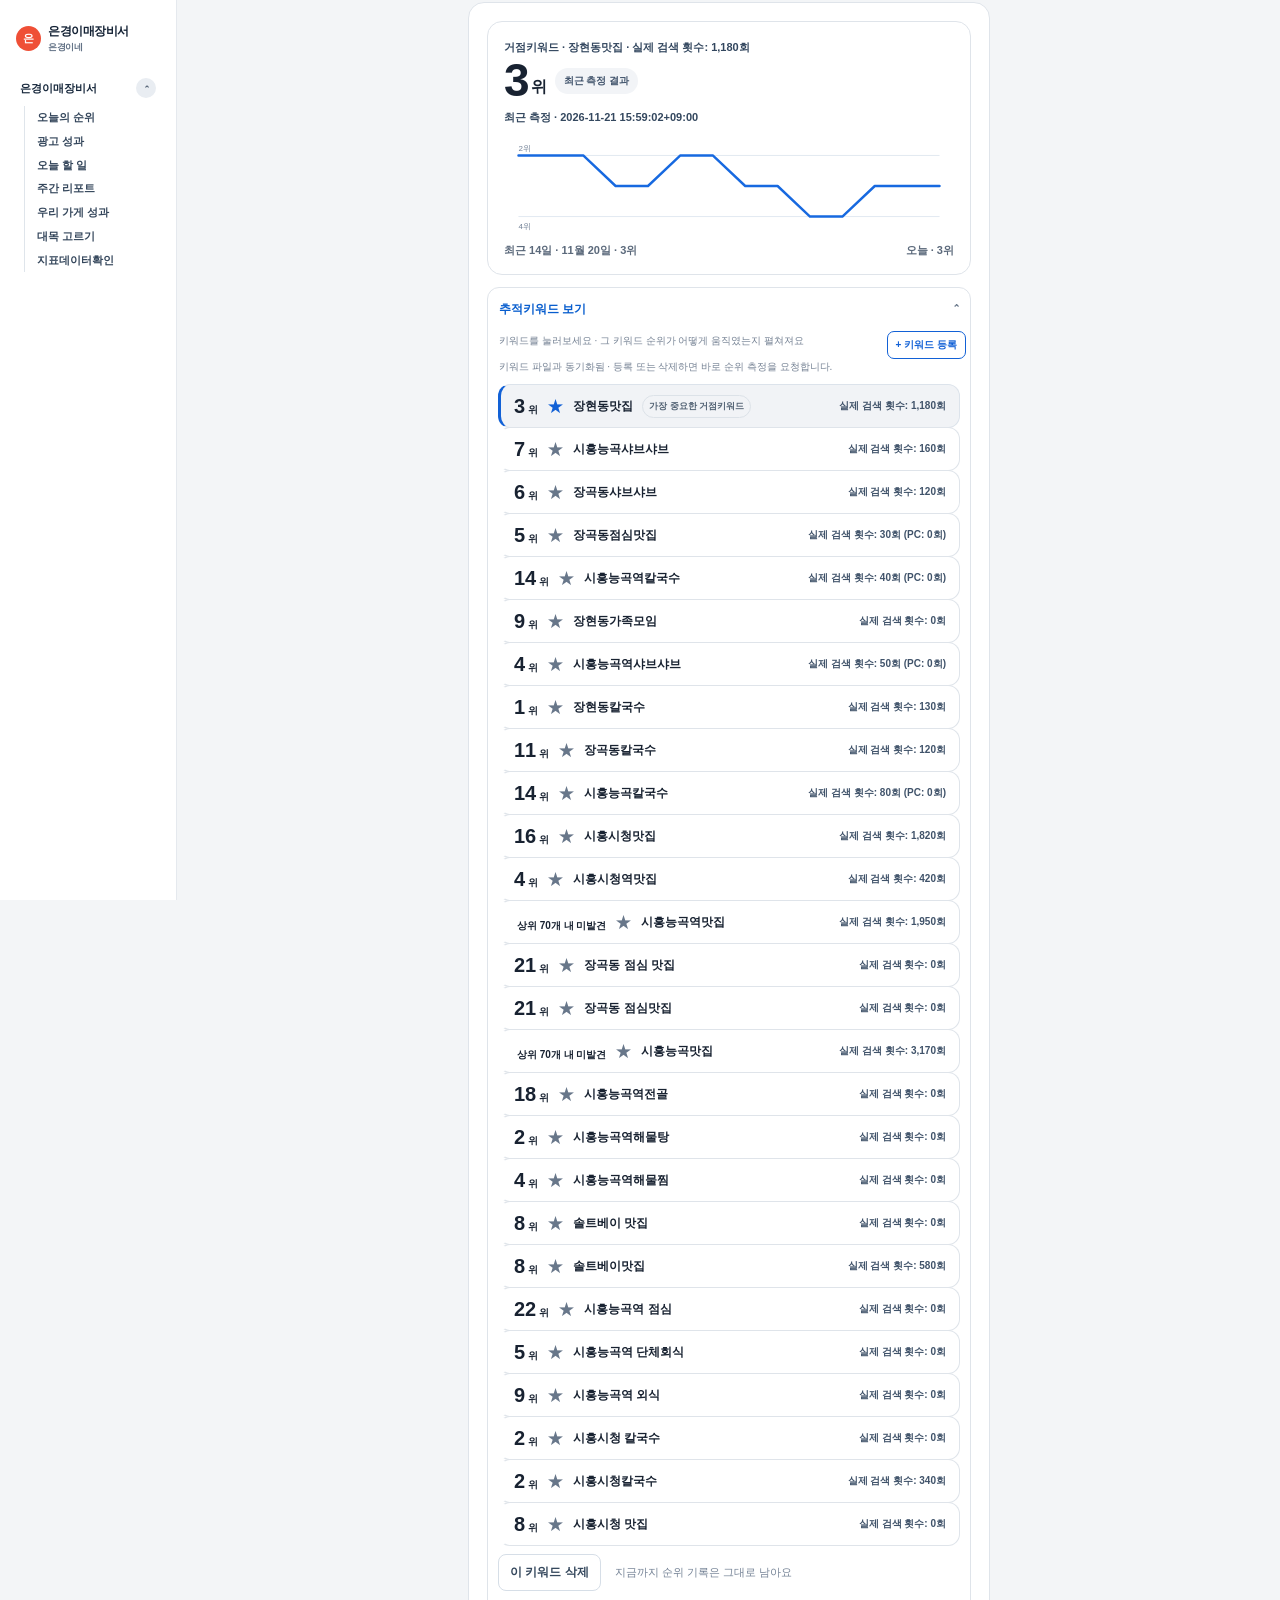
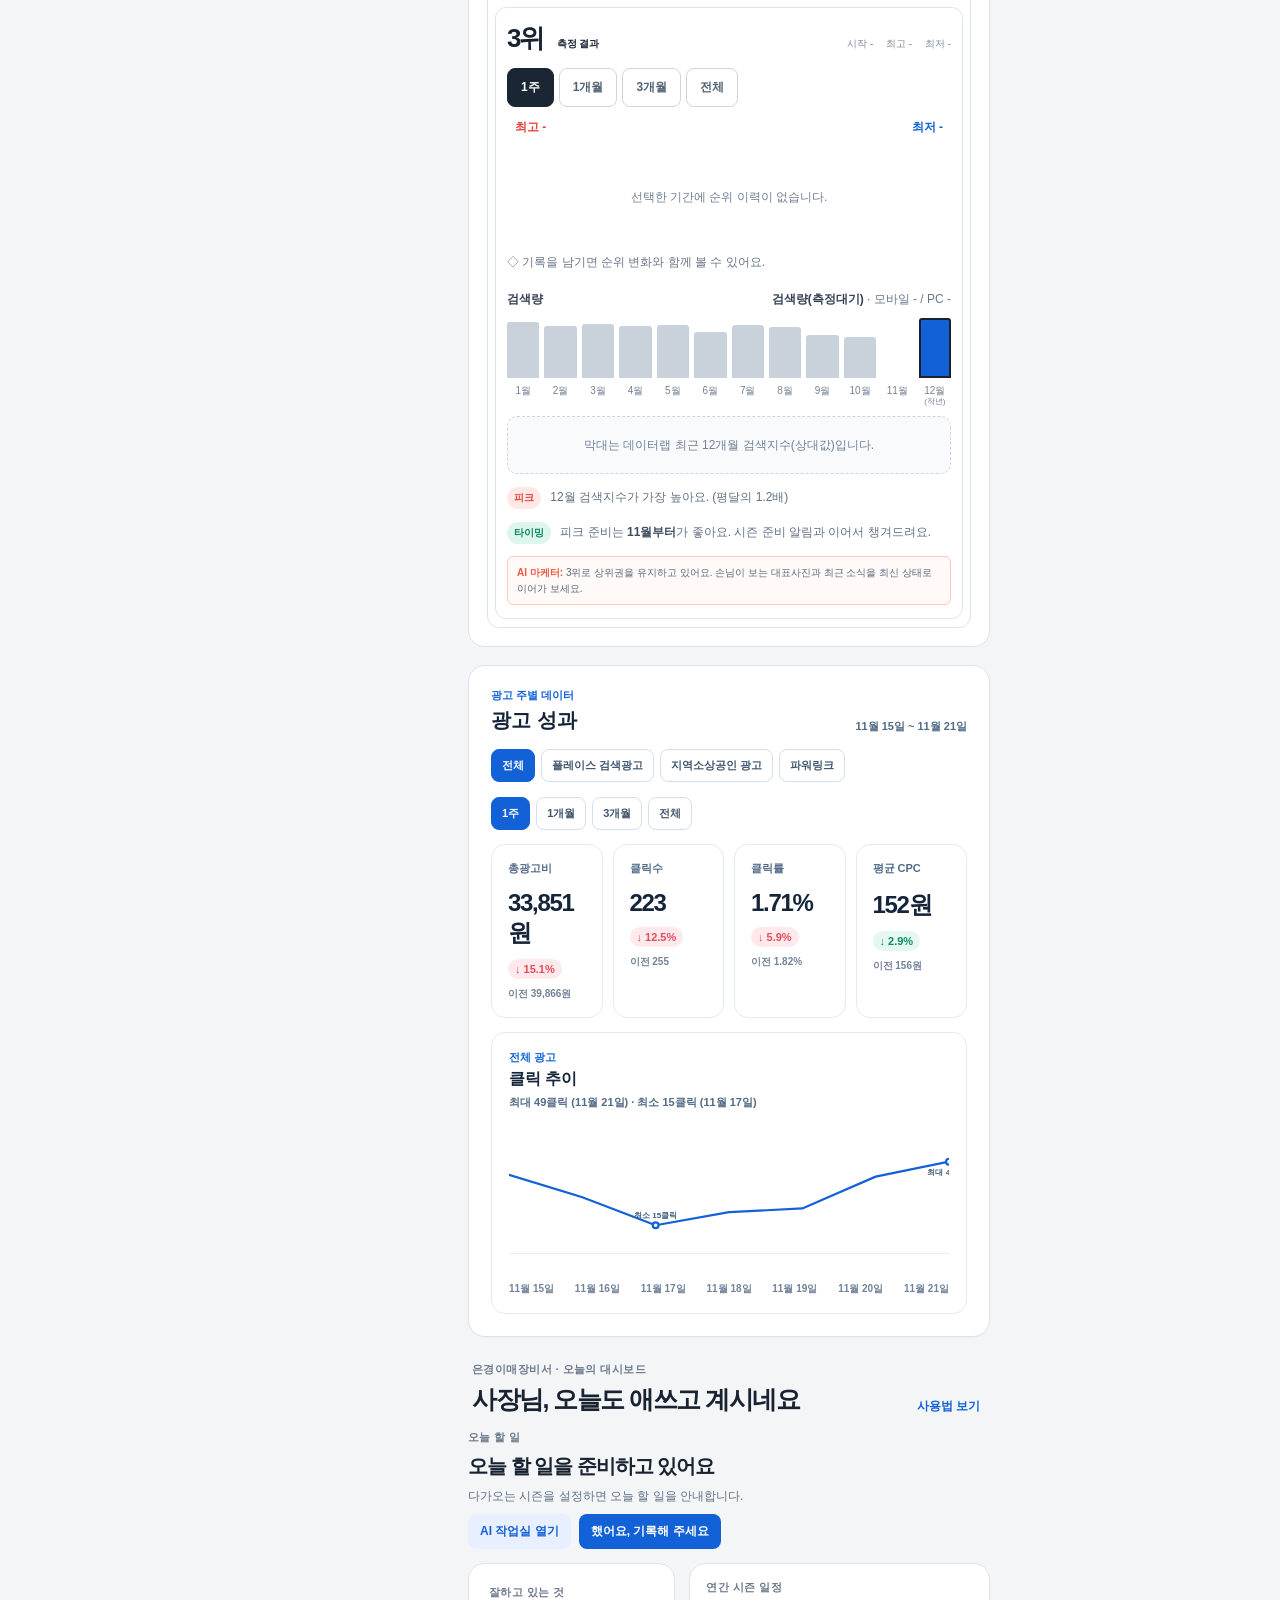
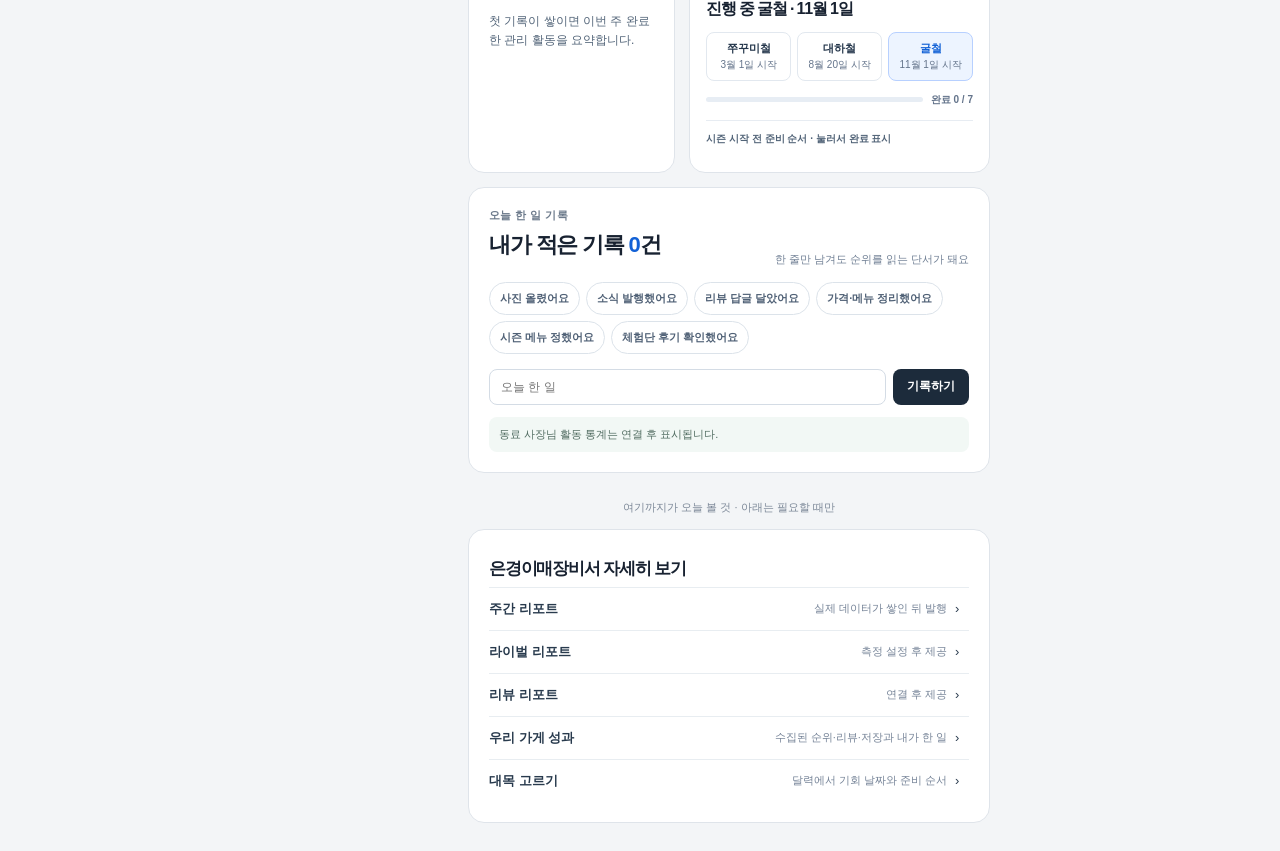
==== commit affc4811: "chore: deploy dashboard updates" ====
--- a/index.html
+++ b/index.html
@@ -125,7 +125,7 @@
     </details>
     </section>
 
-    <section class="weekly-ad-report" id="ad-performance" aria-labelledby="weekly-ad-title"><div class="weekly-ad-heading"><div><p>광고 주별 데이터</p><h2 id="weekly-ad-title">광고 성과</h2></div><span id="weekly-ad-range">기간을 불러오는 중</span></div><div class="weekly-ad-types" role="group" aria-label="광고 유형"><button type="button" class="selected" data-weekly-ad-type="전체">전체</button><button type="button" data-weekly-ad-type="플레이스 검색광고">플레이스 검색광고</button><button type="button" data-weekly-ad-type="지역소상공인 광고">지역소상공인 광고</button><button type="button" data-weekly-ad-type="파워링크">파워링크</button></div><div class="weekly-ad-periods" role="group" aria-label="조회 기간"><button type="button" class="selected" data-weekly-ad-period="7">1주</button><button type="button" data-weekly-ad-period="30">1개월</button><button type="button" data-weekly-ad-period="90">3개월</button><button type="button" data-weekly-ad-period="all">전체</button></div><div class="weekly-ad-metrics" id="weekly-ad-metrics"></div><article class="weekly-place-trend"><div><p id="weekly-ad-trend-name">전체 광고</p><h3>클릭 추이</h3><small id="weekly-place-trend-stats">최대 -클릭 · 최소 -클릭</small></div><span id="weekly-place-trend-range">기간을 불러오는 중</span><svg id="weekly-place-trend-chart" viewBox="0 0 600 160" role="img" aria-label="선택한 광고 클릭 추이"></svg><div id="weekly-place-trend-labels" class="weekly-place-trend-labels"></div></article></section>
+    <section class="weekly-ad-report" id="ad-performance" aria-labelledby="weekly-ad-title"><div class="weekly-ad-heading"><div><p>광고 주별 데이터</p><h2 id="weekly-ad-title">광고 성과</h2></div><span id="weekly-ad-range">기간을 불러오는 중</span></div><div class="weekly-ad-types" role="group" aria-label="광고 유형"><button type="button" class="selected" data-weekly-ad-type="전체">전체</button><button type="button" data-weekly-ad-type="플레이스 검색광고">플레이스 검색광고</button><button type="button" data-weekly-ad-type="지역소상공인 광고">지역소상공인 광고</button><button type="button" data-weekly-ad-type="파워링크">파워링크</button></div><div class="weekly-ad-periods" role="group" aria-label="조회 기간"><button type="button" class="selected" data-weekly-ad-period="7">1주</button><button type="button" data-weekly-ad-period="30">1개월</button><button type="button" data-weekly-ad-period="90">3개월</button><button type="button" data-weekly-ad-period="all">전체</button></div><div class="weekly-ad-metrics" id="weekly-ad-metrics"></div><article class="weekly-place-trend"><div><p id="weekly-ad-trend-name">전체 광고</p><h3>클릭 추이</h3><small id="weekly-place-trend-stats">최대 -클릭 · 최소 -클릭</small></div><svg id="weekly-place-trend-chart" viewBox="0 0 600 160" role="img" aria-label="선택한 광고 클릭 추이"></svg><div id="weekly-place-trend-labels" class="weekly-place-trend-labels"></div></article></section>
 
     <section class="today-title"><div><p>은경이매장비서 · 오늘의 대시보드</p><h1>사장님, 오늘도 애쓰고 계시네요</h1></div><button type="button" class="text-button" id="guide-open">사용법 보기</button></section>
 
--- a/weekly-ad-report-card.css
+++ b/weekly-ad-report-card.css
@@ -1,5 +1,8 @@
 .weekly-ad-report{margin:18px 0 22px;padding:22px;border:1px solid #dce3eb;border-radius:17px;background:#fff;box-shadow:0 1px 0 rgba(18,37,58,.02)}
 .weekly-ad-report .weekly-ad-metrics article,.weekly-ad-report .weekly-place-trend{border:1px solid #e4eaf1}
 .weekly-place-trend .trend-marker{fill:#fff;stroke:#1261d6;stroke-width:3}.weekly-place-trend .trend-marker-label{fill:#405d7c;font-size:11px;font-weight:800}
+.weekly-place-trend .trend-check-marker{fill:#1261d6}.weekly-place-trend .trend-check-label{fill:#607993;font-size:9px;font-weight:800}
 .weekly-place-trend small{display:block;margin-top:5px;color:#526b86;font-size:11px;font-weight:800}
+.weekly-ad-metrics small{overflow:visible!important;text-overflow:clip!important}
+.weekly-ad-metrics em{display:block;margin-top:8px;color:#71829a;font-size:10px;font-style:normal;font-weight:800}
 @media(max-width:650px){.weekly-ad-report{margin:16px 0 20px;padding:16px;border-radius:15px}}
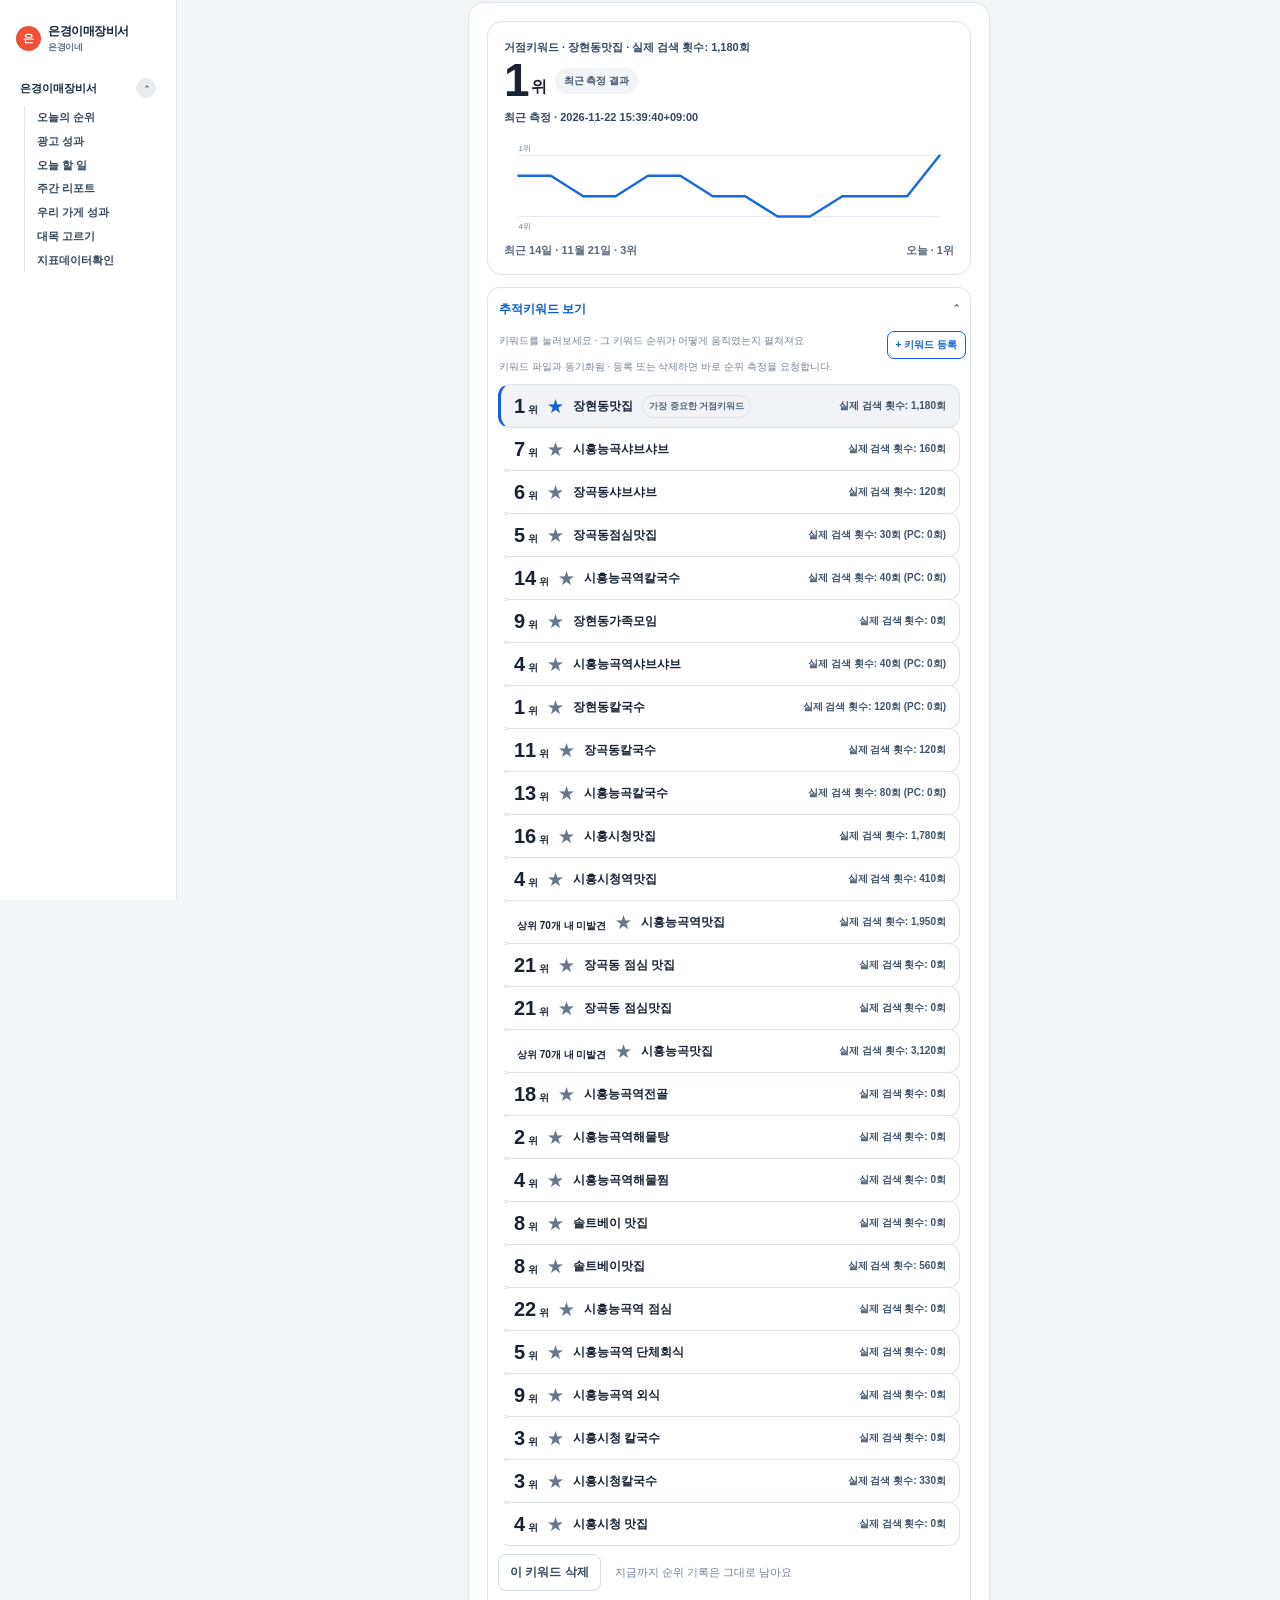
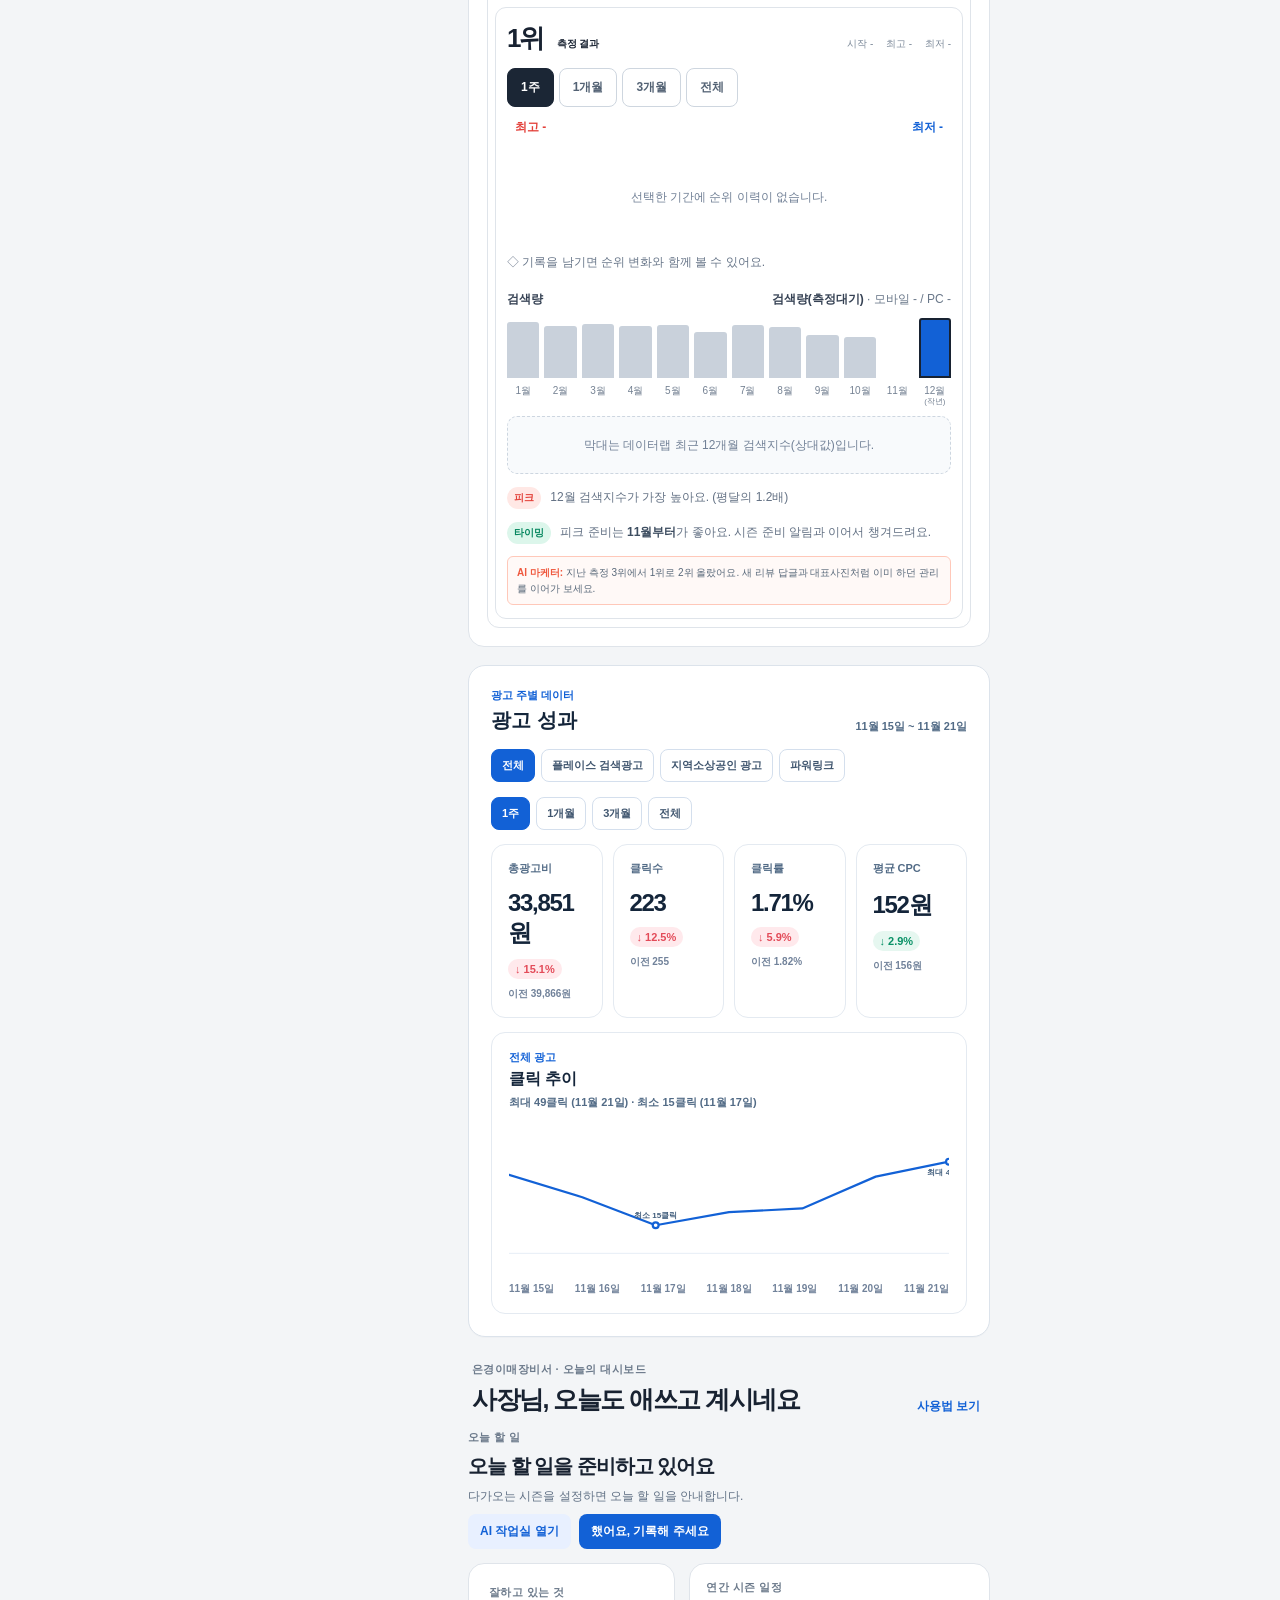
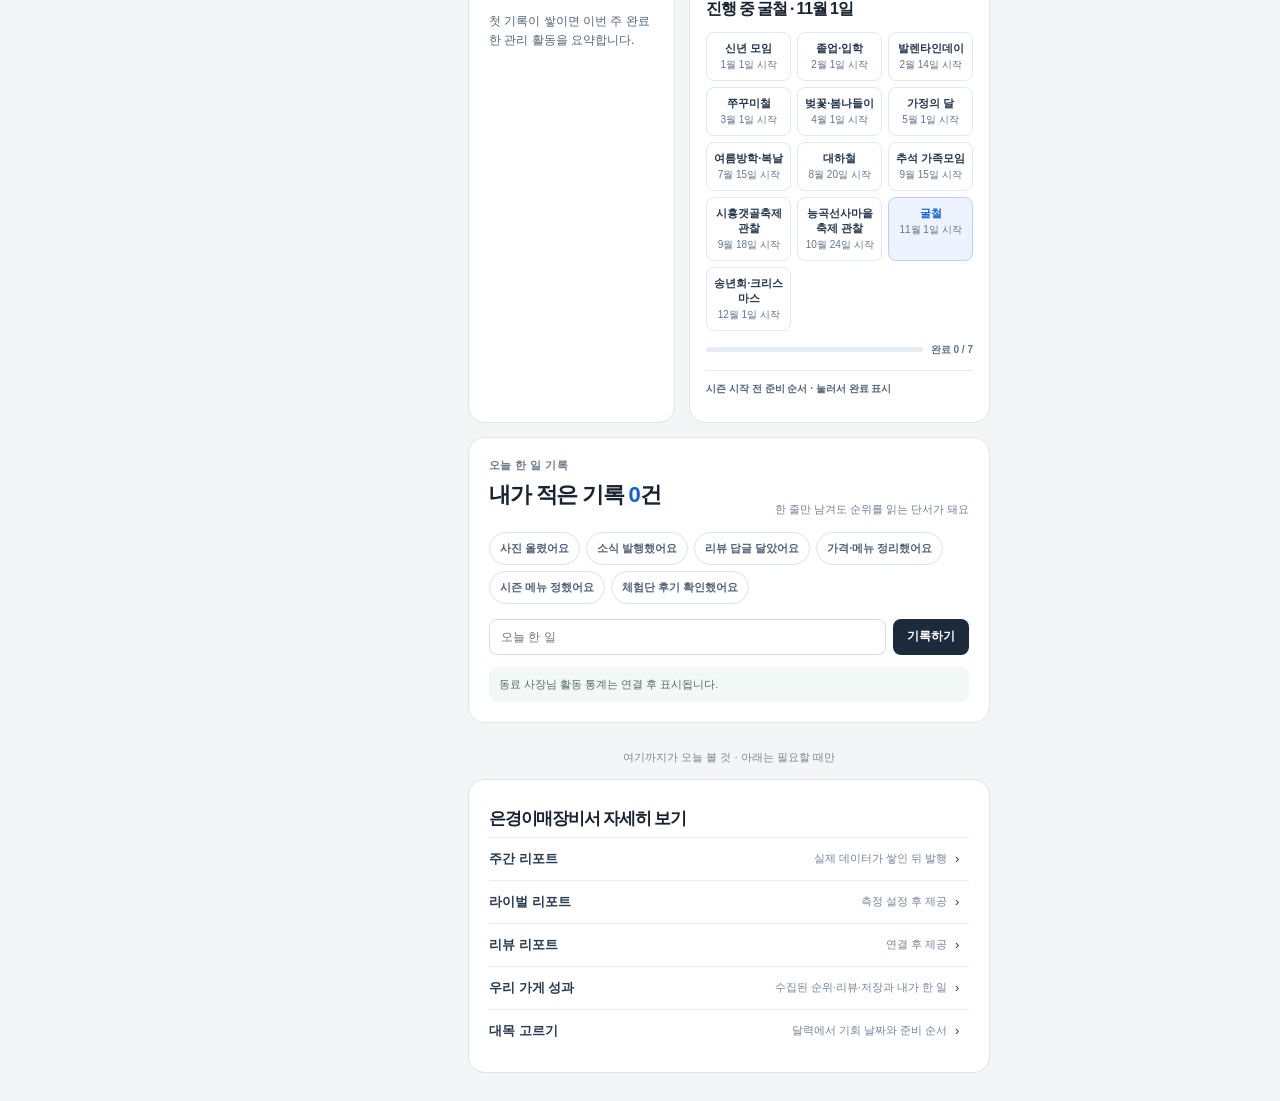
==== commit 5a27fafd: "chore: deploy dashboard updates" ====
--- a/index.html
+++ b/index.html
@@ -170,7 +170,7 @@
       <section class="season-calendar-card"><h2 id="season-calendar-title">-</h2><p class="season-calendar-legend">□ 수요 오름　□ 준비　□ 글　□ 동네</p><div class="season-weekdays"><span>월</span><span>화</span><span>수</span><span>목</span><span>금</span><span>토</span><span>일</span></div><div class="season-month-grid" id="season-month-grid"></div><p>날짜를 누르면 그날 할 일이 아래에 펼쳐져요 · 시즌 기회는 설정된 일정 기준이에요</p></section>
       <section class="season-focus-card" id="season-focus-card"><p id="season-focus-badge">준비 일정</p><h2 id="season-focus-title">시즌을 고르는 중이에요</h2><p id="season-focus-copy"></p><ol id="season-focus-stages"></ol><button type="button" id="season-focus-action" hidden></button></section>
       <section class="season-other-card"><h2>우리 동네 이런 기회도</h2><div id="season-other-list"></div></section>
-      <section class="season-settings-card"><div><h2>내 시즌 설정</h2><a href="#season-guide">설정 바꾸기 ›</a></div><dl><dt>업종</dt><dd id="season-setting-industry">-</dd><dt>시즌</dt><dd id="season-setting-seasons">-</dd><dt>내 플레이스</dt><dd id="season-place-data">이번 달 데이터를 불러오는 중이에요</dd></dl></section>
+      <section class="season-settings-card"><div><h2>내 시즌 설정</h2><button type="button" id="season-add-open">일정 추가 ›</button></div><dl><dt>업종</dt><dd id="season-setting-industry">-</dd><dt>시즌</dt><dd id="season-setting-seasons">-</dd><dt>내 플레이스</dt><dd id="season-place-data">이번 달 데이터를 불러오는 중이에요</dd></dl></section>
     </section>
 
     <p class="more-label">여기까지가 오늘 볼 것 · 아래는 필요할 때만</p><section class="more-links" id="reports"><h2>은경이매장비서 자세히 보기</h2><a href="#weekly"><b>주간 리포트</b><span>실제 데이터가 쌓인 뒤 발행</span>›</a><a href="#rival"><b>라이벌 리포트</b><span>측정 설정 후 제공</span>›</a><a href="#review"><b>리뷰 리포트</b><span>연결 후 제공</span>›</a><a href="#performance"><b>우리 가게 성과</b><span>수집된 순위·리뷰·저장과 내가 한 일</span>›</a><a href="#season"><b>대목 고르기</b><span>달력에서 기회 날짜와 준비 순서</span>›</a></section>
@@ -179,6 +179,7 @@
   <dialog id="guide-dialog"><button class="dialog-close" aria-label="닫기">×</button><p class="section-label">사용 방법</p><h2>측정 결과를 확인해 보세요.</h2><ol><li>오늘 순위를 확인해요.</li><li>오늘 할 일 하나를 해요.</li><li>한 줄로 기록을 남겨요.</li></ol></dialog>
   <dialog id="ai-work-dialog"><button class="dialog-close" aria-label="닫기">×</button><p class="section-label">AI 작업실</p><h2 id="ai-work-title">AI 초안 만들기</h2><p class="dialog-copy" id="ai-work-copy-description">매장 상황을 적으면 바로 쓸 수 있는 초안을 만듭니다.</p><label id="ai-work-label" for="ai-work-input">요청 내용</label><input id="ai-work-input" maxlength="500" autocomplete="off"><div class="ai-work-actions"><button type="button" id="ai-work-generate">AI로 만들기</button><button type="button" id="ai-work-copy" disabled>복사하기</button></div><textarea id="ai-work-draft" readonly aria-label="AI 생성 초안" placeholder="AI 초안을 만들면 여기에 표시됩니다."></textarea><p id="ai-work-status" aria-live="polite"></p></dialog>
   <dialog id="keyword-dialog"><button class="dialog-close" aria-label="닫기">×</button><p class="section-label">추적키워드 등록</p><h2>매일 확인할 키워드를 적어주세요.</h2><p class="dialog-copy">등록하면 다음 순위 측정부터 기록됩니다.</p><form id="keyword-form"><label for="keyword-input">키워드</label><input id="keyword-input" maxlength="40" autocomplete="off" placeholder="예: 장현동 맛집" required><button type="submit">등록하기</button></form></dialog>
+  <dialog id="season-add-dialog"><button class="dialog-close" aria-label="닫기">×</button><p class="section-label">대목 일정 추가</p><h2>직접 일정 등록</h2><form id="season-add-form"><label>이름 <input name="name" maxlength="30" required placeholder="예: 장현동 봄 축제"></label><label>시작 월·일 <input name="month" type="number" min="1" max="12" required> <input name="day" type="number" min="1" max="31" required></label><label>준비 시작(며칠 전) <input name="prepare" type="number" min="0" max="90" value="21" required></label><button type="submit">일정 추가</button></form></dialog>
   <script type="module" src="tracker.js?v=20261025-season-date-selection"></script>
 </body>
 </html>
